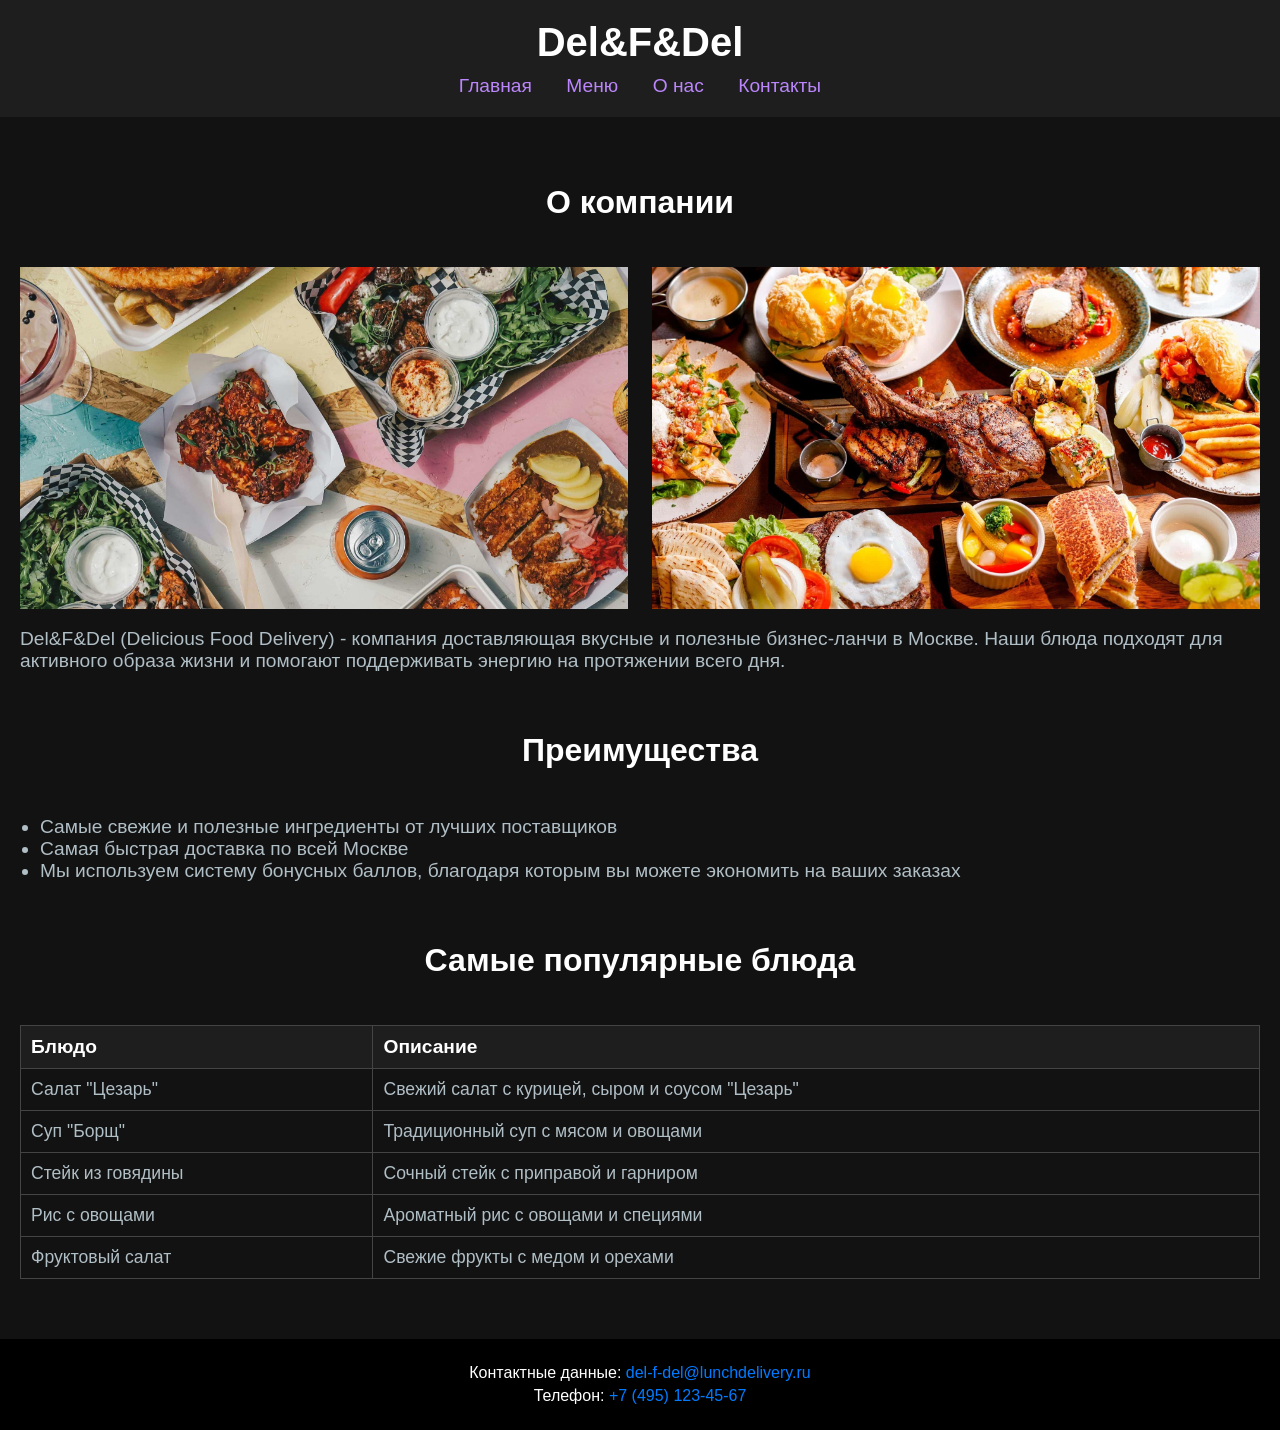
==== index.html @ 78028434 "Add files via upload" ====
<!DOCTYPE html>
<html lang="ru">
	<head>
		<meta charset="UTF-8" />
		<meta name="viewport" content="width=device-width, initial-scale=1.0" />
		<title>Del&F&Del</title>
		<link rel="stylesheet" href="styles.css" />
	</head>
	<body>
		<header>
			<h1>Del&F&Del</h1>
			<nav>
				<a href="#">Главная</a>
				<a href="#">Меню</a>
				<a href="#">О нас</a>
				<a href="#footer">Контакты</a>
			</nav>
		</header>
		<main>
			<section>
				<h2>О компании</h2>
				<div>
					<img src="images/lunch.jpg" alt="Бизнес-ланч" />
					<img src="images/lunch2.jpg" alt="Бизнес-ланч2" />
				</div>
				<p>
					Del&F&Del (Delicious Food Delivery) - компания доставляющая вкусные и
					полезные бизнес-ланчи в Москве. Наши блюда подходят для активного
					образа жизни и помогают поддерживать энергию на протяжении всего дня.
				</p>
			</section>
			<section>
				<h2>Преимущества</h2>
				<ul>
					<li>Самые свежие и полезные ингредиенты от лучших поставщиков</li>
					<li>Самая быстрая доставка по всей Москве</li>
					<li>
						Мы используем систему бонусных баллов, благодаря которым вы можете
						экономить на ваших заказах
					</li>
				</ul>
			</section>
			<section>
				<h2>Самые популярные блюда</h2>
				<table>
					<tr>
						<th>Блюдо</th>
						<th>Описание</th>
					</tr>
					<tr>
						<td>Салат "Цезарь"</td>
						<td>Свежий салат с курицей, сыром и соусом "Цезарь"</td>
					</tr>
					<tr>
						<td>Суп "Борщ"</td>
						<td>Традиционный суп с мясом и овощами</td>
					</tr>
					<tr>
						<td>Стейк из говядины</td>
						<td>Сочный стейк с приправой и гарниром</td>
					</tr>
					<tr>
						<td>Рис с овощами</td>
						<td>Ароматный рис с овощами и специями</td>
					</tr>
					<tr>
						<td>Фруктовый салат</td>
						<td>Свежие фрукты с медом и орехами</td>
					</tr>
				</table>
			</section>
		</main>
		<footer id="footer">
			<p>
				Контактные данные:
				<a href="mailto:del-f-del@lunchdelivery.ru"
					>del-f-del@lunchdelivery.ru</a
				>
			</p>
			<p>Телефон: <a href="tel:+74951234567">+7 (495) 123-45-67</a></p>
		</footer>
	</body>
</html>
---- styles.css ----
body {
	font-family: 'Roboto', sans-serif;
	margin: 0;
	padding: 0;
	box-sizing: border-box;
	background-color: #121212;
	color: #e0e0e0;
}

header {
	background-color: #1e1e1e;
	padding: 20px;
	text-align: center;
}

header h1 {
	margin: 0;
	font-size: 2.5em;
	color: #ffffff;
}

nav {
	margin-top: 10px;
}

nav a {
	margin: 0 15px;
	text-decoration: none;
	color: #bb86fc;
	font-size: 1.2em;
}

nav a:hover {
	color: #9543f9;
}

main {
	padding: 20px;
}

section {
	margin-bottom: 40px;
}

section h2 {
	font-size: 2em;
	color: #ffffff;
	text-align: center;
	padding: 20px;
}

section img {
	max-width: 49%;
	height: auto;
}

section div {
	display: flex;
	justify-content: space-between;
}

section p {
	font-size: 1.2em;
	color: #b0bec5;
}

section ul {
	list-style-type: disc;
	padding-left: 20px;
}

section ul li {
	font-size: 1.2em;
	color: #b0bec5;
}

table {
	width: 100%;
	border-collapse: collapse;
	margin-top: 20px;
}

table th,
table td {
	border: 1px solid #444;
	padding: 10px;
	text-align: left;
}

table th {
	background-color: #1e1e1e;
	font-size: 1.2em;
	color: #ffffff;
}

table td {
	font-size: 1.1em;
	color: #b0bec5;
}

footer {
	background-color: black;
	color: white;
	text-align: center;
	padding: 20px;
}

footer p {
	margin: 5px 0;
}

footer a {
	color: #007bff;
	text-decoration: none;
}

footer a:hover {
	color: #0056b3;
}
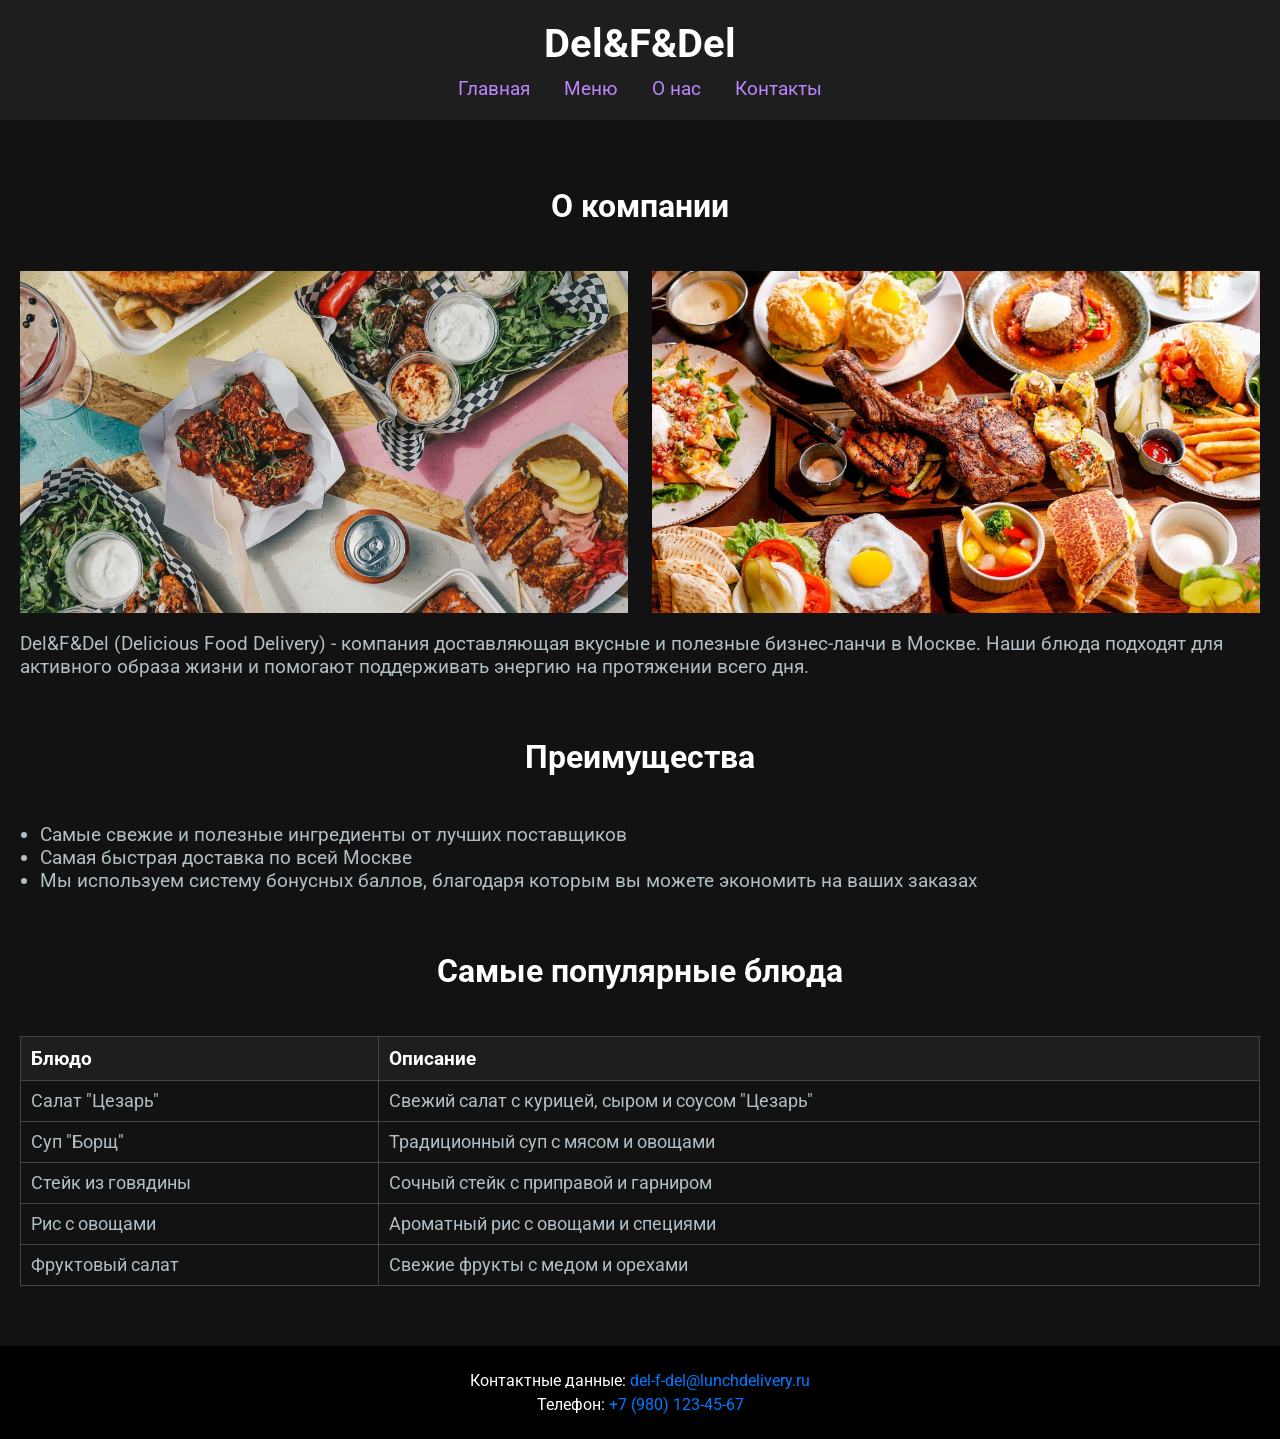
==== commit 5df9f252: "Update index.html" ====
--- a/index.html
+++ b/index.html
@@ -5,6 +5,10 @@
 		<meta name="viewport" content="width=device-width, initial-scale=1.0" />
 		<title>Del&F&Del</title>
 		<link rel="stylesheet" href="styles.css" />
+		<link
+			href="https://fonts.googleapis.com/css2?family=Roboto"
+			rel="stylesheet"
+		/>
 	</head>
 	<body>
 		<header>
@@ -77,7 +81,7 @@
 					>del-f-del@lunchdelivery.ru</a
 				>
 			</p>
-			<p>Телефон: <a href="tel:+74951234567">+7 (495) 123-45-67</a></p>
+			<p>Телефон: <a href="tel:+79801234567">+7 (980) 123-45-67</a></p>
 		</footer>
 	</body>
 </html>
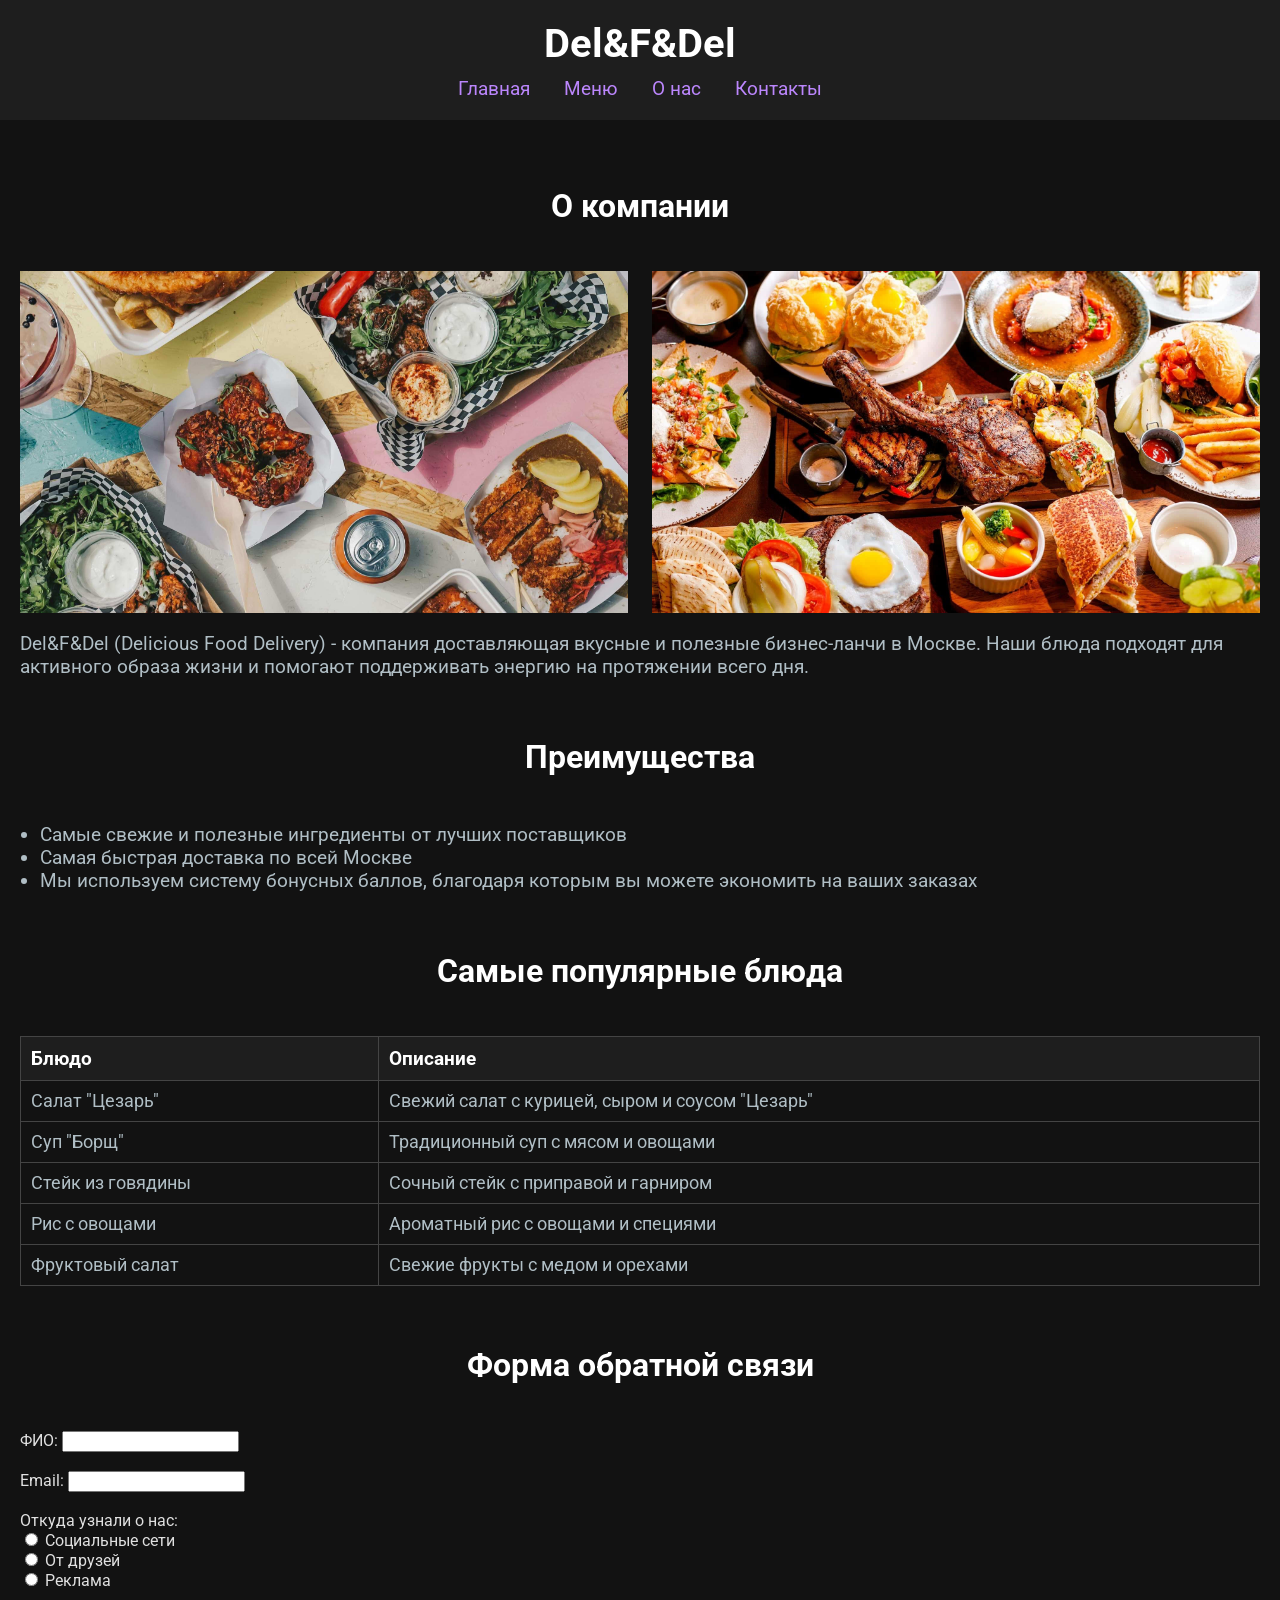
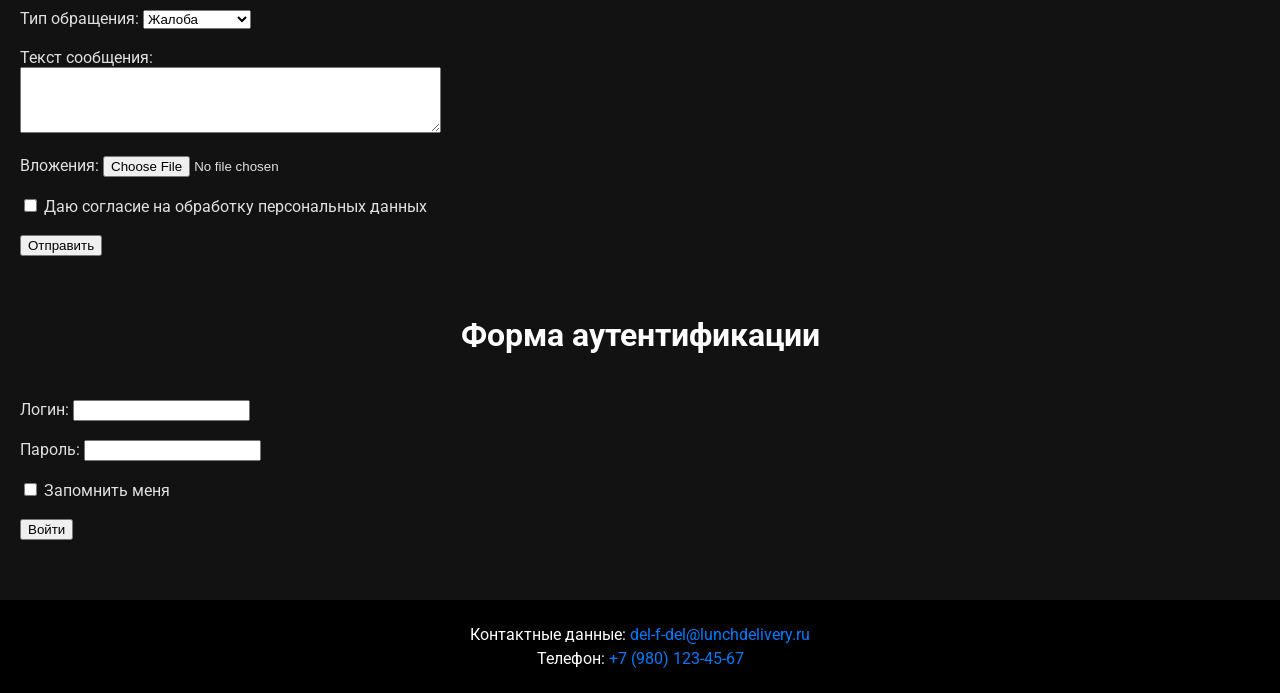
==== commit 38c49af2: "Update index.html" ====
--- a/index.html
+++ b/index.html
@@ -73,6 +73,80 @@
 					</tr>
 				</table>
 			</section>
+			<section>
+				<h2>Форма обратной связи</h2>
+				<form
+					action="https://httpbin.org/post"
+					method="post"
+					enctype="multipart/form-data"
+				>
+					<label for="name">ФИО:</label>
+					<input type="text" id="name" name="name" required /><br /><br />
+
+					<label for="email">Email:</label>
+					<input type="email" id="email" name="email" required /><br /><br />
+
+					<label>Откуда узнали о нас:</label><br />
+					<input
+						type="radio"
+						id="social"
+						name="source"
+						value="social"
+						required
+					/>
+					<label for="social">Социальные сети</label><br />
+					<input type="radio" id="friends" name="source" value="friends" />
+					<label for="friends">От друзей</label><br />
+					<input type="radio" id="ads" name="source" value="ads" />
+					<label for="ads">Реклама</label><br /><br />
+
+					<label for="type">Тип обращения:</label>
+					<select id="type" name="type" required>
+						<option value="complaint">Жалоба</option>
+						<option value="suggestion">Предложение</option></select
+					><br /><br />
+
+					<label for="message">Текст сообщения:</label><br />
+					<textarea
+						id="message"
+						name="message"
+						rows="4"
+						cols="50"
+						required
+					></textarea
+					><br /><br />
+
+					<label for="attachment">Вложения:</label>
+					<input type="file" id="attachment" name="attachment" /><br /><br />
+
+					<input type="checkbox" id="agree" name="agree" required />
+					<label for="agree"
+						>Даю согласие на обработку персональных данных</label
+					><br /><br />
+
+					<input type="submit" value="Отправить" />
+				</form>
+			</section>
+			<section>
+				<h2>Форма аутентификации</h2>
+				<form action="https://httpbin.org/post" method="post">
+					<label for="login">Логин:</label>
+					<input type="text" id="login" name="login" required /><br /><br />
+
+					<label for="password">Пароль:</label>
+					<input
+						type="password"
+						id="password"
+						name="password"
+						required
+					/><br /><br />
+
+					<input type="checkbox" id="remember" name="remember" />
+					<label for="remember">Запомнить меня</label><br /><br />
+
+					<input type="submit" value="Войти" />
+				</form>
+			</section>
 		</main>
 		<footer id="footer">
 			<p>
@@ -85,3 +159,4 @@
 		</footer>
 	</body>
 </html>
+
--- a/styles.css
+++ b/styles.css
@@ -1,5 +1,6 @@
 body {
 	font-family: 'Roboto', sans-serif;
+	font-size: 16px;
 	margin: 0;
 	padding: 0;
 	box-sizing: border-box;
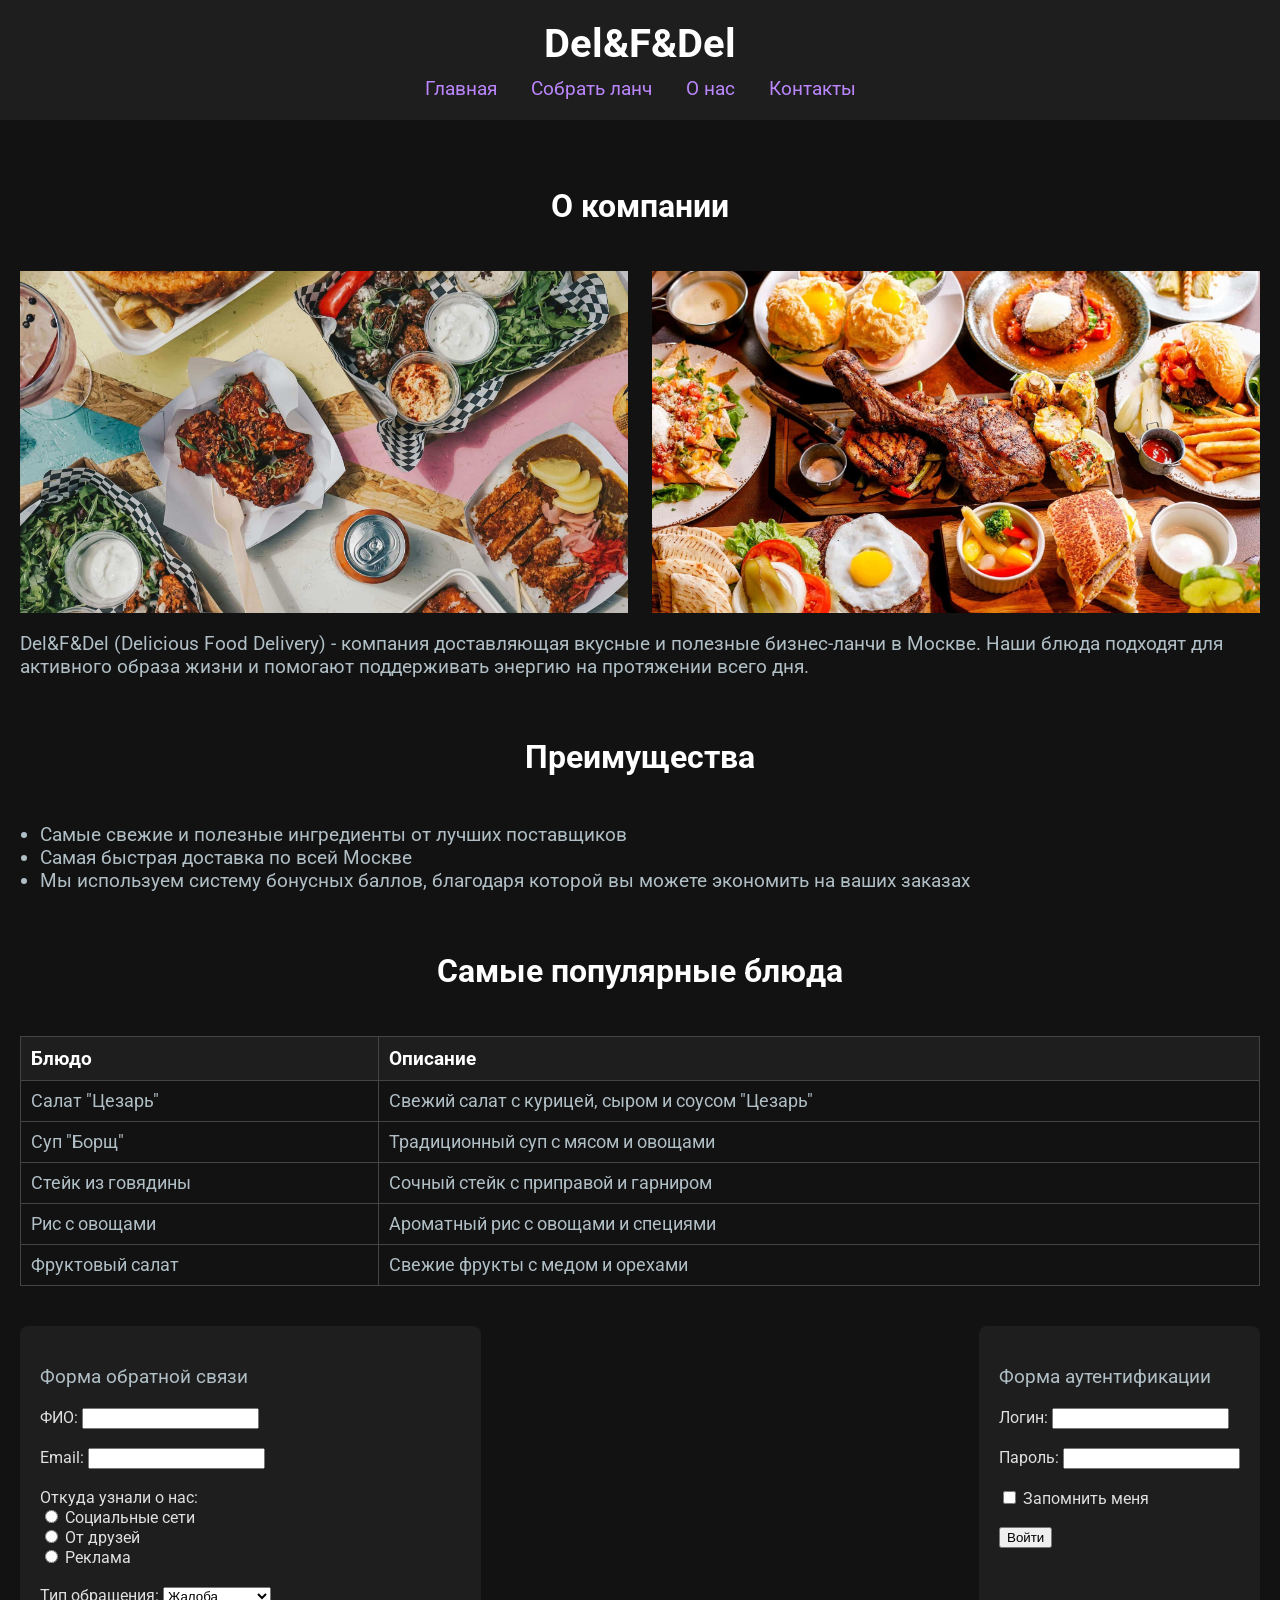
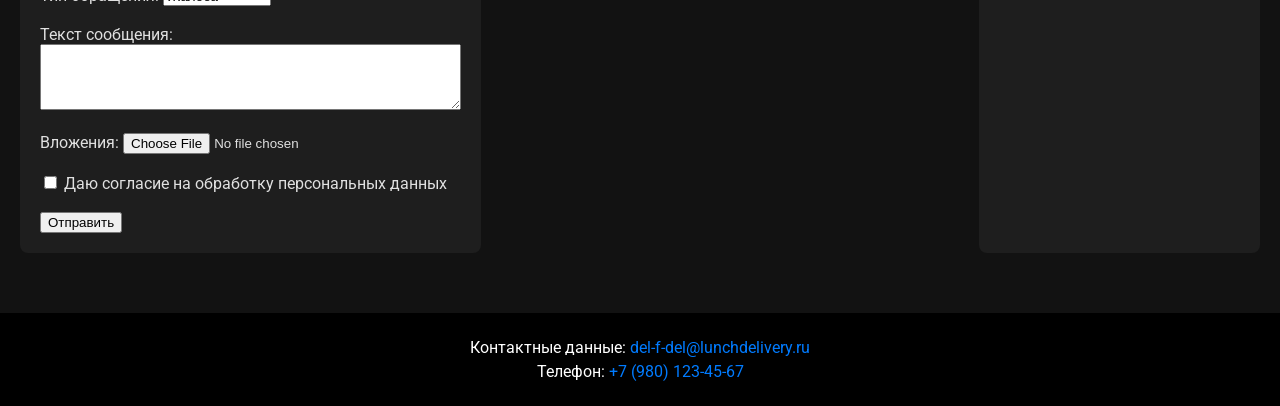
==== commit a7266012: "Update index.html" ====
--- a/index.html
+++ b/index.html
@@ -5,6 +5,7 @@
 		<meta name="viewport" content="width=device-width, initial-scale=1.0" />
 		<title>Del&F&Del</title>
 		<link rel="stylesheet" href="styles.css" />
+		<link rel="stylesheet" href="print.css" />
 		<link
 			href="https://fonts.googleapis.com/css2?family=Roboto"
 			rel="stylesheet"
@@ -14,8 +15,8 @@
 		<header>
 			<h1>Del&F&Del</h1>
 			<nav>
-				<a href="#">Главная</a>
-				<a href="#">Меню</a>
+				<a href="index.html">Главная</a>
+				<a href="menu.html">Собрать ланч</a>
 				<a href="#">О нас</a>
 				<a href="#footer">Контакты</a>
 			</nav>
@@ -39,7 +40,7 @@
 					<li>Самые свежие и полезные ингредиенты от лучших поставщиков</li>
 					<li>Самая быстрая доставка по всей Москве</li>
 					<li>
-						Мы используем систему бонусных баллов, благодаря которым вы можете
+						Мы используем систему бонусных баллов, благодаря которой вы можете
 						экономить на ваших заказах
 					</li>
 				</ul>
@@ -73,79 +74,97 @@
 					</tr>
 				</table>
 			</section>
-			<section>
-				<h2>Форма обратной связи</h2>
-				<form
-					action="https://httpbin.org/post"
-					method="post"
-					enctype="multipart/form-data"
-				>
-					<label for="name">ФИО:</label>
-					<input type="text" id="name" name="name" required /><br /><br />
+			<section class="forms-container">
+				<div class="forms-wrapper">
+					<div class="form-block">
+						<form
+							action="https://httpbin.org/post"
+							method="post"
+							enctype="multipart/form-data"
+							class="feedback-form"
+						>
+							<p>Форма обратной связи</p>
+							<label for="name">ФИО:</label>
+							<input type="text" id="name" name="name" required /><br /><br />
 
-					<label for="email">Email:</label>
-					<input type="email" id="email" name="email" required /><br /><br />
+							<label for="email">Email:</label>
+							<input
+								type="email"
+								id="email"
+								name="email"
+								required
+							/><br /><br />
 
-					<label>Откуда узнали о нас:</label><br />
-					<input
-						type="radio"
-						id="social"
-						name="source"
-						value="social"
-						required
-					/>
-					<label for="social">Социальные сети</label><br />
-					<input type="radio" id="friends" name="source" value="friends" />
-					<label for="friends">От друзей</label><br />
-					<input type="radio" id="ads" name="source" value="ads" />
-					<label for="ads">Реклама</label><br /><br />
+							<label>Откуда узнали о нас:</label><br />
+							<input
+								type="radio"
+								id="social"
+								name="source"
+								value="social"
+								required
+							/>
+							<label for="social">Социальные сети</label><br />
+							<input type="radio" id="friends" name="source" value="friends" />
+							<label for="friends">От друзей</label><br />
+							<input type="radio" id="ads" name="source" value="ads" />
+							<label for="ads">Реклама</label><br /><br />
 
-					<label for="type">Тип обращения:</label>
-					<select id="type" name="type" required>
-						<option value="complaint">Жалоба</option>
-						<option value="suggestion">Предложение</option></select
-					><br /><br />
+							<label for="type">Тип обращения:</label>
+							<select id="type" name="type" required>
+								<option value="complaint">Жалоба</option>
+								<option value="suggestion">Предложение</option></select
+							><br /><br />
 
-					<label for="message">Текст сообщения:</label><br />
-					<textarea
-						id="message"
-						name="message"
-						rows="4"
-						cols="50"
-						required
-					></textarea
-					><br /><br />
+							<label for="message">Текст сообщения:</label><br />
+							<textarea
+								id="message"
+								name="message"
+								rows="4"
+								cols="50"
+								required
+							></textarea
+							><br /><br />
 
-					<label for="attachment">Вложения:</label>
-					<input type="file" id="attachment" name="attachment" /><br /><br />
+							<label for="attachment">Вложения:</label>
+							<input
+								type="file"
+								id="attachment"
+								name="attachment"
+							/><br /><br />
 
-					<input type="checkbox" id="agree" name="agree" required />
-					<label for="agree"
-						>Даю согласие на обработку персональных данных</label
-					><br /><br />
+							<input type="checkbox" id="agree" name="agree" required />
+							<label for="agree"
+								>Даю согласие на обработку персональных данных</label
+							><br /><br />
 
-					<input type="submit" value="Отправить" />
-				</form>
-			</section>
-			<section>
-				<h2>Форма аутентификации</h2>
-				<form action="https://httpbin.org/post" method="post">
-					<label for="login">Логин:</label>
-					<input type="text" id="login" name="login" required /><br /><br />
+							<input type="submit" value="Отправить" />
+						</form>
+					</div>
+					<div class="form-block">
+						<form
+							action="https://httpbin.org/post"
+							method="post"
+							class="auth-form"
+						>
+							<p>Форма аутентификации</p>
+							<label for="login">Логин:</label>
+							<input type="text" id="login" name="login" required /><br /><br />
 
-					<label for="password">Пароль:</label>
-					<input
-						type="password"
-						id="password"
-						name="password"
-						required
-					/><br /><br />
+							<label for="password">Пароль:</label>
+							<input
+								type="password"
+								id="password"
+								name="password"
+								required
+							/><br /><br />
 
-					<input type="checkbox" id="remember" name="remember" />
-					<label for="remember">Запомнить меня</label><br /><br />
+							<input type="checkbox" id="remember" name="remember" />
+							<label for="remember">Запомнить меня</label><br /><br />
 
-					<input type="submit" value="Войти" />
-				</form>
+							<input type="submit" value="Войти" />
+						</form>
+					</div>
+				</div>
 			</section>
 		</main>
 		<footer id="footer">
@@ -159,4 +178,3 @@
 		</footer>
 	</body>
 </html>
-
--- a/styles.css
+++ b/styles.css
@@ -106,6 +106,13 @@
 	padding: 20px;
 }
 
+form {
+	max-width: 500px;
+	margin: 0 auto;
+	background-color: #1e1e1e;
+	padding: 20px;
+	border-radius: 8px;
+}
 footer p {
 	margin: 5px 0;
 }
@@ -118,3 +125,4 @@
 footer a:hover {
 	color: #0056b3;
 }
+
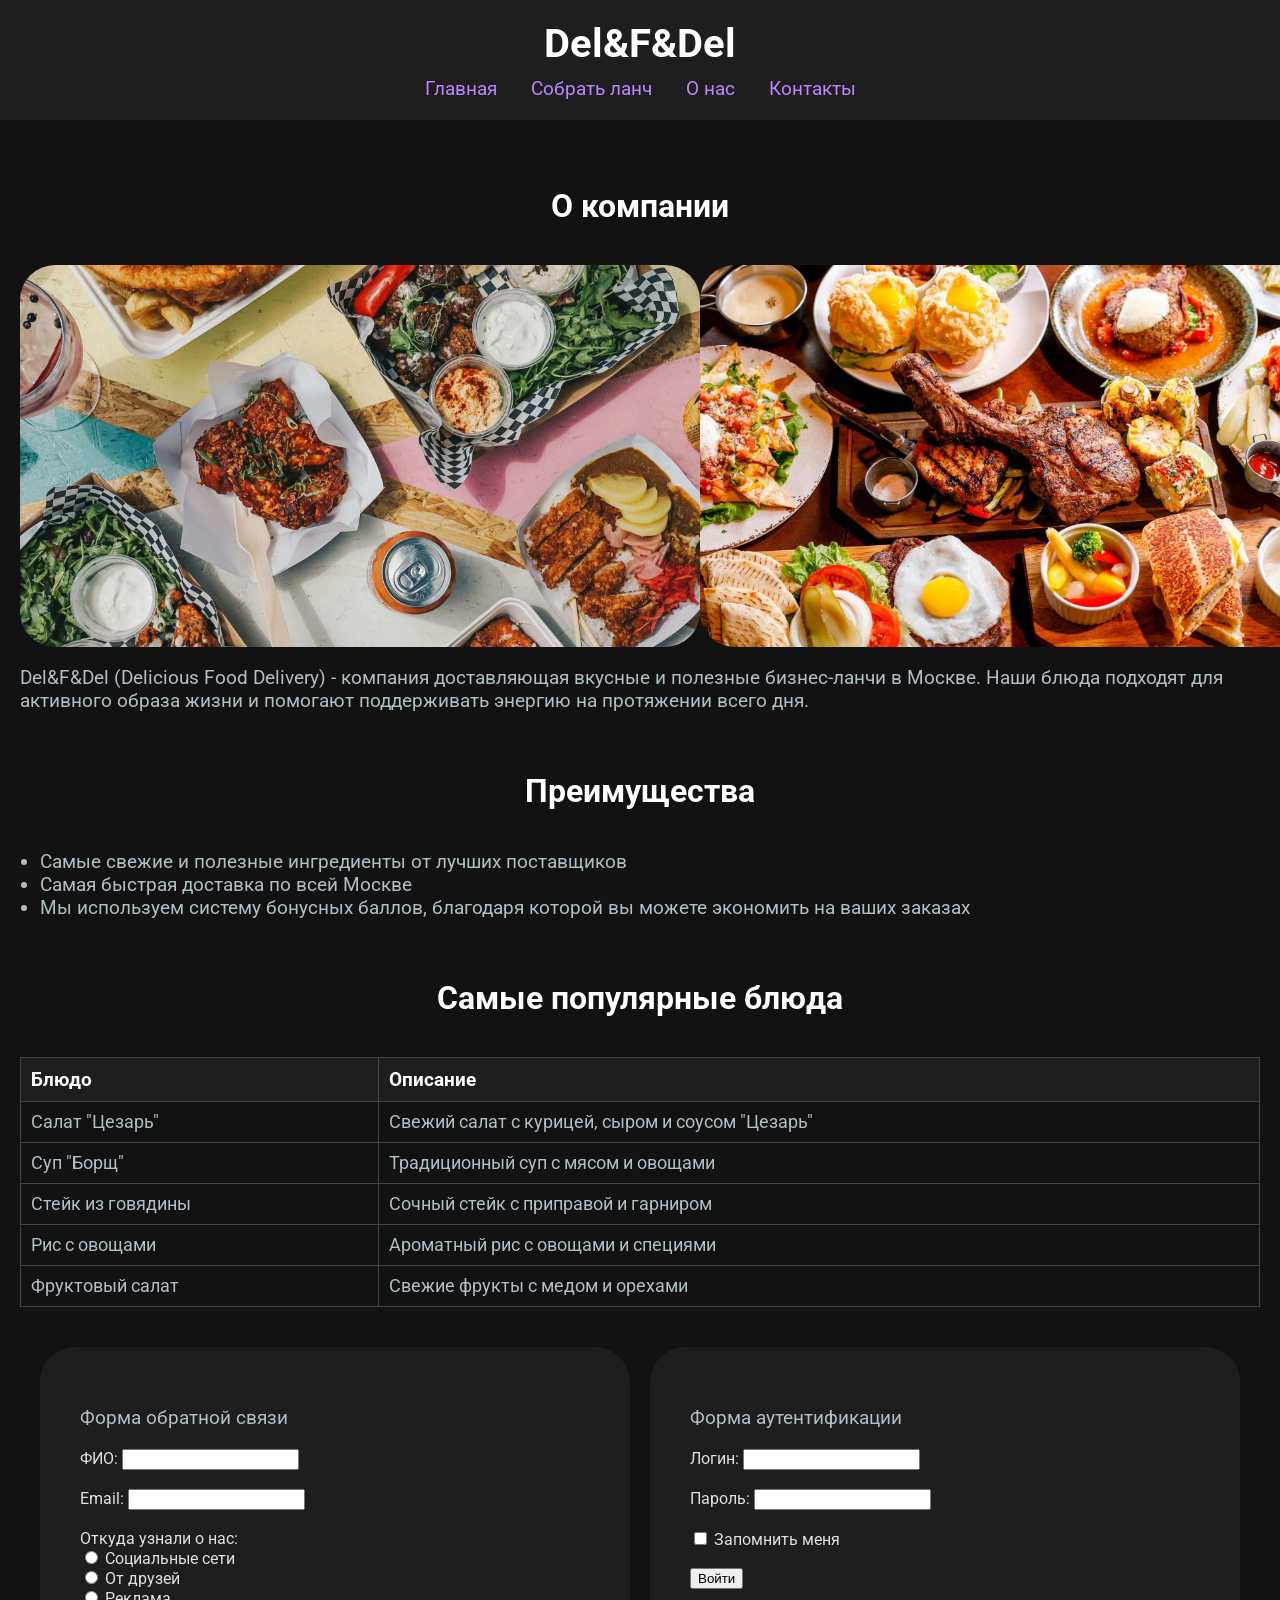
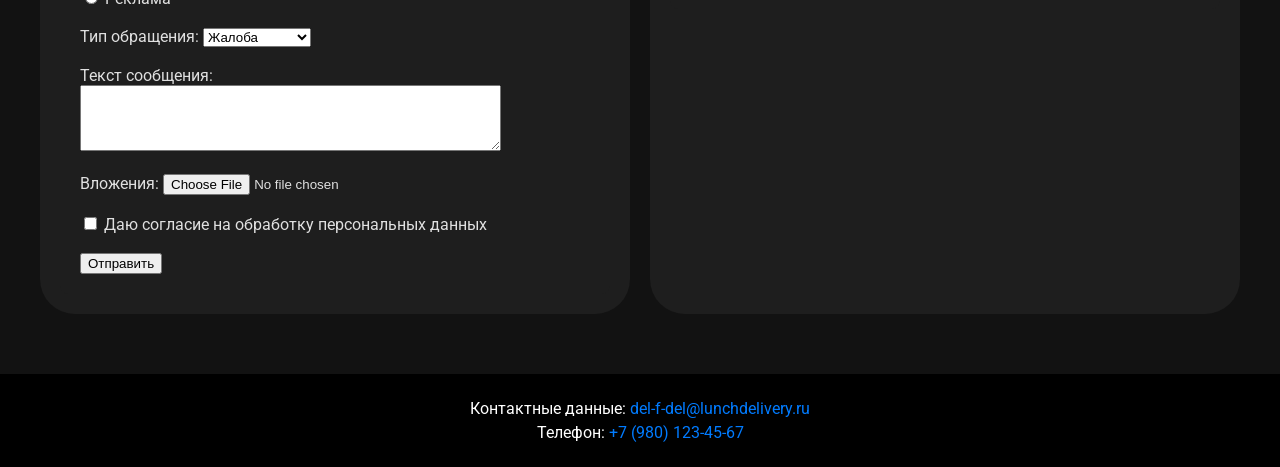
==== commit 1e0e120e: "Add id attribute to about section in index.html" ====
--- a/index.html
+++ b/index.html
@@ -45,7 +45,7 @@
 					</li>
 				</ul>
 			</section>
-			<section>
+			<section id="about">
 				<h2>Самые популярные блюда</h2>
 				<table>
 					<tr>
--- a/styles.css
+++ b/styles.css
@@ -48,11 +48,13 @@
 	color: #ffffff;
 	text-align: center;
 	padding: 20px;
+	margin-bottom: 20px;
 }
 
 section img {
-	max-width: 49%;
+	max-width: 680px;
 	height: auto;
+	border-radius: 35px;
 }
 
 section div {
@@ -106,13 +108,39 @@
 	padding: 20px;
 }
 
+.forms-wrapper {
+	display: grid;
+	grid-template-columns: 1fr 1fr;
+	gap: 20px;
+	width: calc(100% - 40px);
+	margin: 0 auto;
+}
+
+.form-block {
+	background-color: #1e1e1e;
+	padding: 20px;
+	border-radius: 35px;
+	box-sizing: border-box;
+	display: flex;
+	flex-direction: column;
+	width: 100%;
+	height: 100%;
+}
+
+.form-block h3 {
+	color: #ffffff;
+	text-align: center;
+	margin-top: 0;
+}
+
 form {
-	max-width: 500px;
-	margin: 0 auto;
 	background-color: #1e1e1e;
 	padding: 20px;
 	border-radius: 8px;
-}
+	width: 100%;
+	box-sizing: border-box;
+}
+
 footer p {
 	margin: 5px 0;
 }
@@ -126,3 +154,239 @@
 	color: #0056b3;
 }
 
+/* Стили для страницы "Собрать ланч" */
+.dishes-container {
+	display: flex;
+	flex-wrap: wrap;
+	gap: 20px;
+	justify-content: space-around;
+	margin-top: 20px;
+	width: 100%;
+}
+
+.dish-item {
+	background-color: #1e1e1e;
+	border: 2px solid transparent;
+	border-radius: 35px;
+	padding: 15px;
+	width: calc(33.3% - 20px);
+	box-sizing: border-box;
+	text-align: center;
+	display: flex;
+	flex-direction: column;
+	align-items: center;
+	transition: all 0.3s ease;
+	margin-bottom: 20px;
+}
+
+.dish-item:hover {
+	transform: translateY(-5px);
+	box-shadow: 0 10px 20px rgba(0, 0, 0, 0.2);
+}
+
+.dish-item img {
+	max-width: 100%;
+	height: auto;
+	border-radius: 10px;
+	max-height: 250px;
+	margin-bottom: 10px;
+	transition: transform 0.3s ease;
+}
+
+.price {
+	font-size: 1.2em;
+	color: #bb86fc;
+	font-weight: bold;
+	margin: 5px 0;
+}
+
+.dish-name {
+	font-size: 1.1em;
+	color: #ffffff;
+	margin: 5px 0;
+}
+
+.weight {
+	font-size: 1em;
+	color: #b0bec5;
+	margin: 5px 0;
+}
+
+.dish-item button {
+	background-color: #bb86fc;
+	color: #ffffff;
+	border: none;
+	padding: 10px 15px;
+	border-radius: 10px;
+	cursor: pointer;
+	font-size: 1em;
+	margin-top: 10px;
+	width: 100%;
+	transition: all 0.3s ease;
+}
+
+.dish-item:hover button {
+	background-color: #9543f9;
+	transform: scale(1.05);
+}
+
+/* Стили для колонки с выбранными блюдами */
+.selected-items-column {
+	background-color: #1e1e1e;
+	padding: 20px;
+	border-radius: 35px;
+	box-sizing: border-box;
+	display: flex;
+	flex-direction: column;
+	width: 100%;
+	height: 100%;
+}
+
+.selected-items-column h3 {
+	color: #ffffff;
+	margin-top: 0;
+	text-align: center;
+	margin-bottom: 15px;
+	transition: color 0.3s ease;
+}
+
+.selected-items-column p {
+	color: #b0bec5;
+	margin: 5px 0;
+	transition: color 0.3s ease;
+}
+
+.selected-items-column div {
+	margin-bottom: 5px;
+	width: 100%;
+	transition: all 0.3s ease;
+}
+
+.selected-items-column strong {
+	color: #ffffff;
+	transition: color 0.3s ease;
+}
+
+.selected-items-column span {
+	color: #bb86fc;
+	transition: color 0.3s ease;
+}
+
+.selected-items-column .total-cost {
+	margin-top: 15px;
+	padding: 15px;
+	background-color: #2d2d2d;
+	border-radius: 10px;
+	font-weight: bold;
+	font-size: 1.2em;
+	color: #ffffff;
+	text-align: center;
+	width: 100%;
+	box-sizing: border-box;
+	transition: all 0.3s ease;
+}
+
+/* Адаптивность */
+@media screen and (max-width: 768px) {
+	.forms-wrapper {
+		grid-template-columns: 1fr;
+	}
+
+	.dishes-container {
+		width: 100%;
+	}
+
+	.dish-item {
+		width: 100%;
+		max-width: 300px;
+		margin-bottom: 20px;
+	}
+
+	header h1 {
+		font-size: 2em;
+		transition: font-size 0.3s ease;
+	}
+
+	nav a {
+		margin: 0 10px;
+		font-size: 1em;
+		transition: all 0.3s ease;
+	}
+
+	section h2 {
+		font-size: 1.5em;
+		transition: font-size 0.3s ease;
+	}
+
+	section img {
+		max-width: 100%;
+		transition: max-width 0.3s ease;
+	}
+
+	section div {
+		flex-direction: column;
+		align-items: center;
+		transition: all 0.3s ease;
+	}
+
+	.dish-item {
+		width: 100%;
+		max-width: 300px;
+		transition: all 0.3s ease;
+	}
+
+	.forms-wrapper {
+		flex-direction: column;
+		transition: flex-direction 0.3s ease;
+	}
+
+	.form-block {
+		width: 100%;
+		transition: width 0.3s ease;
+	}
+
+	.order-form select,
+	.customer-form input,
+	.customer-form textarea {
+		width: 100%;
+		box-sizing: border-box;
+		transition: all 0.3s ease;
+	}
+}
+
+@media screen and (max-width: 480px) {
+	header h1 {
+		font-size: 1.5em;
+		transition: font-size 0.3s ease;
+	}
+
+	nav {
+		flex-direction: column;
+		align-items: center;
+		transition: all 0.3s ease;
+	}
+
+	nav a {
+		margin: 5px 0;
+		transition: margin 0.3s ease;
+	}
+
+	section h2 {
+		font-size: 1.3em;
+		transition: font-size 0.3s ease;
+	}
+
+	.dish-item {
+		width: 100%;
+		transition: width 0.3s ease;
+	}
+
+	.order-form select,
+	.customer-form input,
+	.customer-form textarea {
+		width: 100%;
+		box-sizing: border-box;
+		transition: all 0.3s ease;
+	}
+}
+
--- a/print.css
+++ b/print.css
@@ -0,0 +1,59 @@
+/* Стили для печати */
+@media print {
+	/* Скрыть ненужные элементы при печати */
+	header nav,
+	.forms-container,
+	footer {
+		display: none;
+	}
+
+	/* Сделать основной контент читаемым */
+	body {
+		font-size: 12pt;
+		color: #000;
+		background-color: #fff;
+	}
+
+	/* Стили для заголовков */
+	h1,
+	h2,
+	h3 {
+		color: #000;
+	}
+
+	/* Стили для таблиц */
+	table {
+		border-collapse: collapse;
+		width: 100%;
+	}
+
+	table,
+	th,
+	td {
+		border: 1pt solid #000;
+	}
+
+	/* Скрыть изображения при печати */
+	img {
+		display: none;
+	}
+
+	/* Сделать формы читаемыми */
+	form {
+		background-color: #fff;
+		border: 1pt solid #000;
+	}
+
+	/* Скрыть кнопки */
+	button {
+		display: none;
+	}
+
+	/* Сброс стилей для печати */
+	* {
+		background: transparent !important;
+		color: black !important;
+		box-shadow: none !important;
+		text-shadow: none !important;
+	}
+}
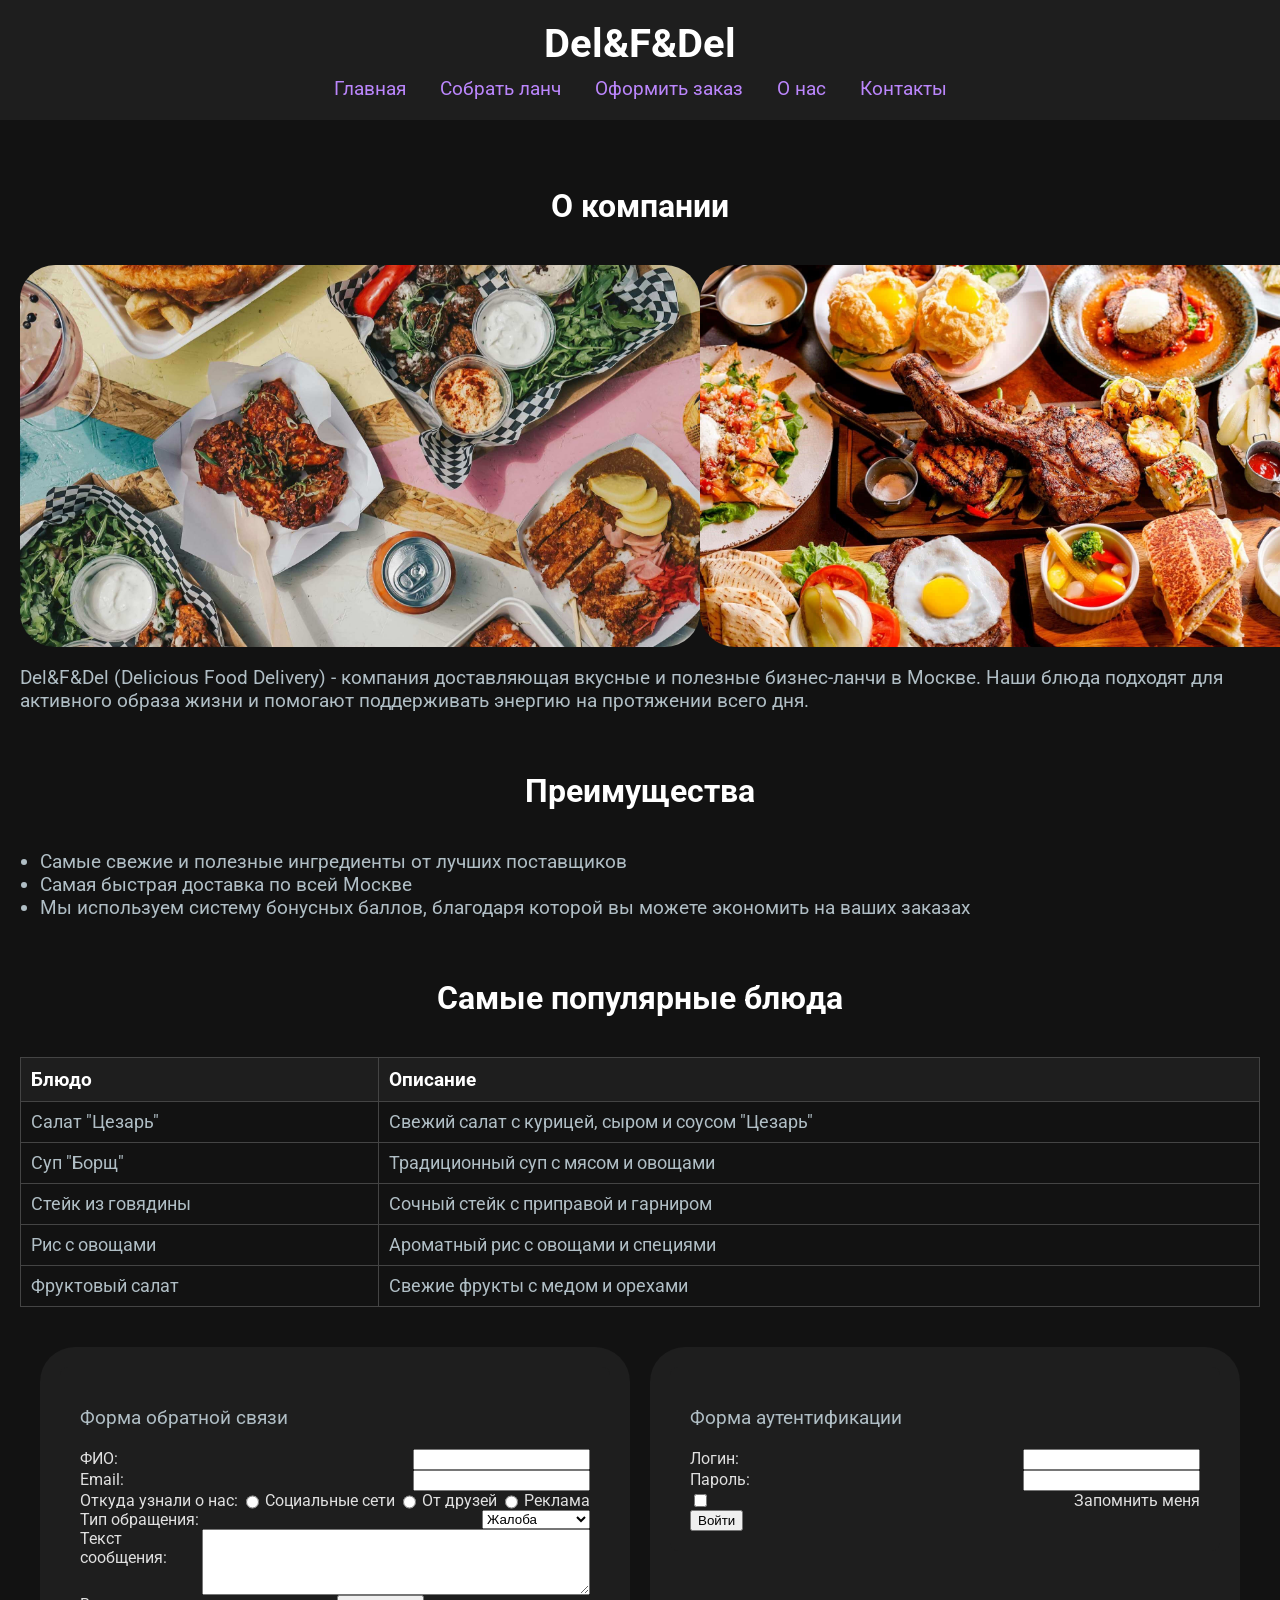
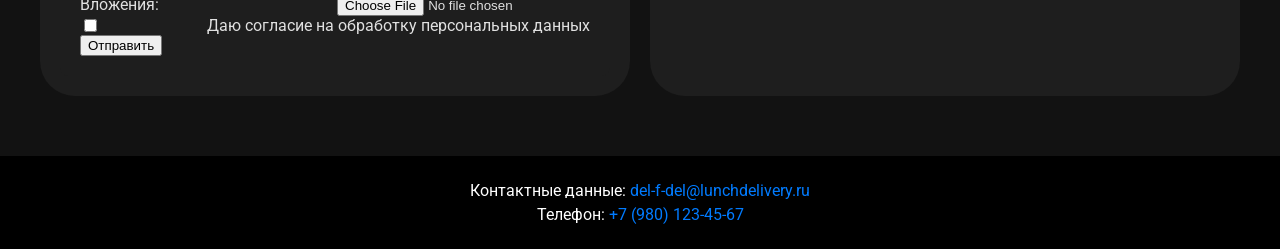
==== commit 018dbb40: "Update index.html" ====
--- a/index.html
+++ b/index.html
@@ -17,7 +17,8 @@
 			<nav>
 				<a href="index.html">Главная</a>
 				<a href="menu.html">Собрать ланч</a>
-				<a href="#">О нас</a>
+				<a href="order.html">Оформить заказ</a>
+				<a href="#about">О нас</a>
 				<a href="#footer">Контакты</a>
 			</nav>
 		</header>
@@ -76,7 +77,7 @@
 			</section>
 			<section class="forms-container">
 				<div class="forms-wrapper">
-					<div class="form-block">
+					<div class="card form-block">
 						<form
 							action="https://httpbin.org/post"
 							method="post"
@@ -84,82 +85,90 @@
 							class="feedback-form"
 						>
 							<p>Форма обратной связи</p>
-							<label for="name">ФИО:</label>
-							<input type="text" id="name" name="name" required /><br /><br />
+							<div>
+								<label for="name">ФИО:</label>
+								<input type="text" id="name" name="name" required />
+							</div>
 
-							<label for="email">Email:</label>
-							<input
-								type="email"
-								id="email"
-								name="email"
-								required
-							/><br /><br />
+							<div>
+								<label for="email">Email:</label>
+								<input type="email" id="email" name="email" required />
+							</div>
 
-							<label>Откуда узнали о нас:</label><br />
-							<input
-								type="radio"
-								id="social"
-								name="source"
-								value="social"
-								required
-							/>
-							<label for="social">Социальные сети</label><br />
-							<input type="radio" id="friends" name="source" value="friends" />
-							<label for="friends">От друзей</label><br />
-							<input type="radio" id="ads" name="source" value="ads" />
-							<label for="ads">Реклама</label><br /><br />
+							<div>
+								<label>Откуда узнали о нас:</label>
+								<input
+									type="radio"
+									id="social"
+									name="source"
+									value="social"
+									required
+								/>
+								<label for="social">Социальные сети</label>
+								<input
+									type="radio"
+									id="friends"
+									name="source"
+									value="friends"
+								/>
+								<label for="friends">От друзей</label>
+								<input type="radio" id="ads" name="source" value="ads" />
+								<label for="ads">Реклама</label>
+							</div>
 
-							<label for="type">Тип обращения:</label>
-							<select id="type" name="type" required>
-								<option value="complaint">Жалоба</option>
-								<option value="suggestion">Предложение</option></select
-							><br /><br />
+							<div>
+								<label for="type">Тип обращения:</label>
+								<select id="type" name="type" required>
+									<option value="complaint">Жалоба</option>
+									<option value="suggestion">Предложение</option>
+								</select>
+							</div>
 
-							<label for="message">Текст сообщения:</label><br />
-							<textarea
-								id="message"
-								name="message"
-								rows="4"
-								cols="50"
-								required
-							></textarea
-							><br /><br />
+							<div>
+								<label for="message">Текст сообщения:</label>
+								<textarea
+									id="message"
+									name="message"
+									rows="4"
+									cols="50"
+									required
+								></textarea>
+							</div>
 
-							<label for="attachment">Вложения:</label>
-							<input
-								type="file"
-								id="attachment"
-								name="attachment"
-							/><br /><br />
+							<div>
+								<label for="attachment">Вложения:</label>
+								<input type="file" id="attachment" name="attachment" />
+							</div>
 
-							<input type="checkbox" id="agree" name="agree" required />
-							<label for="agree"
-								>Даю согласие на обработку персональных данных</label
-							><br /><br />
+							<div>
+								<input type="checkbox" id="agree" name="agree" required />
+								<label for="agree"
+									>Даю согласие на обработку персональных данных</label
+								>
+							</div>
 
 							<input type="submit" value="Отправить" />
 						</form>
 					</div>
-					<div class="form-block">
+					<div class="card form-block">
 						<form
 							action="https://httpbin.org/post"
 							method="post"
 							class="auth-form"
 						>
 							<p>Форма аутентификации</p>
-							<label for="login">Логин:</label>
-							<input type="text" id="login" name="login" required /><br /><br />
-
-							<label for="password">Пароль:</label>
-							<input
-								type="password"
-								id="password"
-								name="password"
-								required
-							/><br /><br />
-
-							<input type="checkbox" id="remember" name="remember" />
-							<label for="remember">Запомнить меня</label><br /><br />
+							<div>
+								<label for="login">Логин:</label>
+								<input type="text" id="login" name="login" required />
+							</div>
+							<div>
+								<label for="password">Пароль:</label>
+								<input type="password" id="password" name="password" required />
+							</div>
+							<div>
+								<input type="checkbox" id="remember" name="remember" />
+								<label for="remember">Запомнить меня</label>
+							</div>
 
 							<input type="submit" value="Войти" />
 						</form>
--- a/styles.css
+++ b/styles.css
@@ -1,3 +1,4 @@
+/* Общие стили */
 body {
 	font-family: 'Roboto', sans-serif;
 	font-size: 16px;
@@ -8,6 +9,7 @@
 	color: #e0e0e0;
 }
 
+/* Шапка сайта */
 header {
 	background-color: #1e1e1e;
 	padding: 20px;
@@ -35,6 +37,7 @@
 	color: #9543f9;
 }
 
+/* Основной контент */
 main {
 	padding: 20px;
 }
@@ -77,6 +80,7 @@
 	color: #b0bec5;
 }
 
+/* Таблицы */
 table {
 	width: 100%;
 	border-collapse: collapse;
@@ -101,6 +105,7 @@
 	color: #b0bec5;
 }
 
+/* Подвал */
 footer {
 	background-color: black;
 	color: white;
@@ -108,6 +113,20 @@
 	padding: 20px;
 }
 
+footer p {
+	margin: 5px 0;
+}
+
+footer a {
+	color: #007bff;
+	text-decoration: none;
+}
+
+footer a:hover {
+	color: #0056b3;
+}
+
+/* Формы */
 .forms-wrapper {
 	display: grid;
 	grid-template-columns: 1fr 1fr;
@@ -141,19 +160,94 @@
 	box-sizing: border-box;
 }
 
-footer p {
-	margin: 5px 0;
-}
-
-footer a {
-	color: #007bff;
-	text-decoration: none;
-}
-
-footer a:hover {
-	color: #0056b3;
-}
-
+/* Стили для комбо-инфо */
+#combo-info {
+	background-color: #1e1e1e;
+	padding: 20px;
+	border-radius: 15px;
+	margin-bottom: 30px;
+	text-align: center;
+}
+
+#combo-info h3 {
+	margin-top: 0;
+	color: #ffffff;
+}
+
+#combo-info p {
+	color: #b0bec5;
+	margin: 5px 0;
+}
+
+/* Стили для комбо-инфо */
+#combo-info {
+	background-color: #1e1e1e;
+	padding: 20px;
+	border-radius: 15px;
+	margin-bottom: 20px;
+}
+
+#combo-info h3 {
+	margin: 0;
+	color: #ffffff;
+}
+
+#combo-icons {
+	display: flex;
+	flex-wrap: wrap;
+	justify-content: space-between;
+	column-gap: 60px;
+	row-gap: 15px;
+}
+
+.combo-content {
+	display: flex;
+	align-items: center;
+	justify-content: center;
+	gap: 20px;
+}
+
+.combo-option {
+	display: flex;
+	align-items: center;
+}
+
+.combo-icon {
+	width: 32px;
+	height: 32px;
+}
+
+.combo-separator {
+	margin: 0 5px;
+	color: #b0bec5;
+}
+
+/* Стили для кнопок категорий */
+#category-buttons {
+	display: flex;
+	justify-content: space-between;
+	margin-bottom: 20px;
+	gap: 20px;
+}
+
+.category-button {
+	background-color: #bb86fc;
+	color: #ffffff;
+	border: none;
+	padding: 10px 20px;
+	border-radius: 10px;
+	cursor: pointer;
+	font-size: 1.1em;
+	margin: 0;
+	flex-grow: 1;
+	transition: all 0.3s ease;
+}
+
+.category-button:hover,
+.category-button.active {
+	background-color: #9543f9;
+	transform: scale(1.05);
+}
 /* Стили для страницы "Собрать ланч" */
 .dishes-container {
 	display: flex;
@@ -169,7 +263,7 @@
 	border: 2px solid transparent;
 	border-radius: 35px;
 	padding: 15px;
-	width: calc(33.3% - 20px);
+	width: calc(33.333% - 20px);
 	box-sizing: border-box;
 	text-align: center;
 	display: flex;
@@ -212,6 +306,14 @@
 	margin: 5px 0;
 }
 
+.remove-button {
+	background-color: #f44336 !important;
+}
+
+.remove-button:hover {
+	background-color: #d32f2f !important;
+}
+
 .dish-item button {
 	background-color: #bb86fc;
 	color: #ffffff;
@@ -256,6 +358,18 @@
 	transition: color 0.3s ease;
 }
 
+.remove-from-order-btn {
+	background: none;
+	border: none;
+	color: #f44336;
+	cursor: pointer;
+	font-size: 1.2em;
+	margin-left: 10px;
+}
+
+.remove-from-order-btn:hover {
+	color: #d32f2f;
+}
 .selected-items-column div {
 	margin-bottom: 5px;
 	width: 100%;
@@ -286,6 +400,12 @@
 	transition: all 0.3s ease;
 }
 
+.form-error {
+	color: #f44336;
+	margin-bottom: 15px;
+	font-weight: bold;
+}
+
 /* Адаптивность */
 @media screen and (max-width: 768px) {
 	.forms-wrapper {
@@ -304,45 +424,37 @@
 
 	header h1 {
 		font-size: 2em;
-		transition: font-size 0.3s ease;
 	}
 
 	nav a {
 		margin: 0 10px;
 		font-size: 1em;
-		transition: all 0.3s ease;
 	}
 
 	section h2 {
 		font-size: 1.5em;
-		transition: font-size 0.3s ease;
 	}
 
 	section img {
 		max-width: 100%;
-		transition: max-width 0.3s ease;
 	}
 
 	section div {
 		flex-direction: column;
 		align-items: center;
-		transition: all 0.3s ease;
 	}
 
 	.dish-item {
 		width: 100%;
 		max-width: 300px;
-		transition: all 0.3s ease;
 	}
 
 	.forms-wrapper {
 		flex-direction: column;
-		transition: flex-direction 0.3s ease;
 	}
 
 	.form-block {
 		width: 100%;
-		transition: width 0.3s ease;
 	}
 
 	.order-form select,
@@ -350,35 +462,29 @@
 	.customer-form textarea {
 		width: 100%;
 		box-sizing: border-box;
-		transition: all 0.3s ease;
 	}
 }
 
 @media screen and (max-width: 480px) {
 	header h1 {
 		font-size: 1.5em;
-		transition: font-size 0.3s ease;
 	}
 
 	nav {
 		flex-direction: column;
 		align-items: center;
-		transition: all 0.3s ease;
 	}
 
 	nav a {
 		margin: 5px 0;
-		transition: margin 0.3s ease;
 	}
 
 	section h2 {
 		font-size: 1.3em;
-		transition: font-size 0.3s ease;
 	}
 
 	.dish-item {
 		width: 100%;
-		transition: width 0.3s ease;
 	}
 
 	.order-form select,
@@ -386,7 +492,5 @@
 	.customer-form textarea {
 		width: 100%;
 		box-sizing: border-box;
-		transition: all 0.3s ease;
-	}
-}
-
+	}
+}
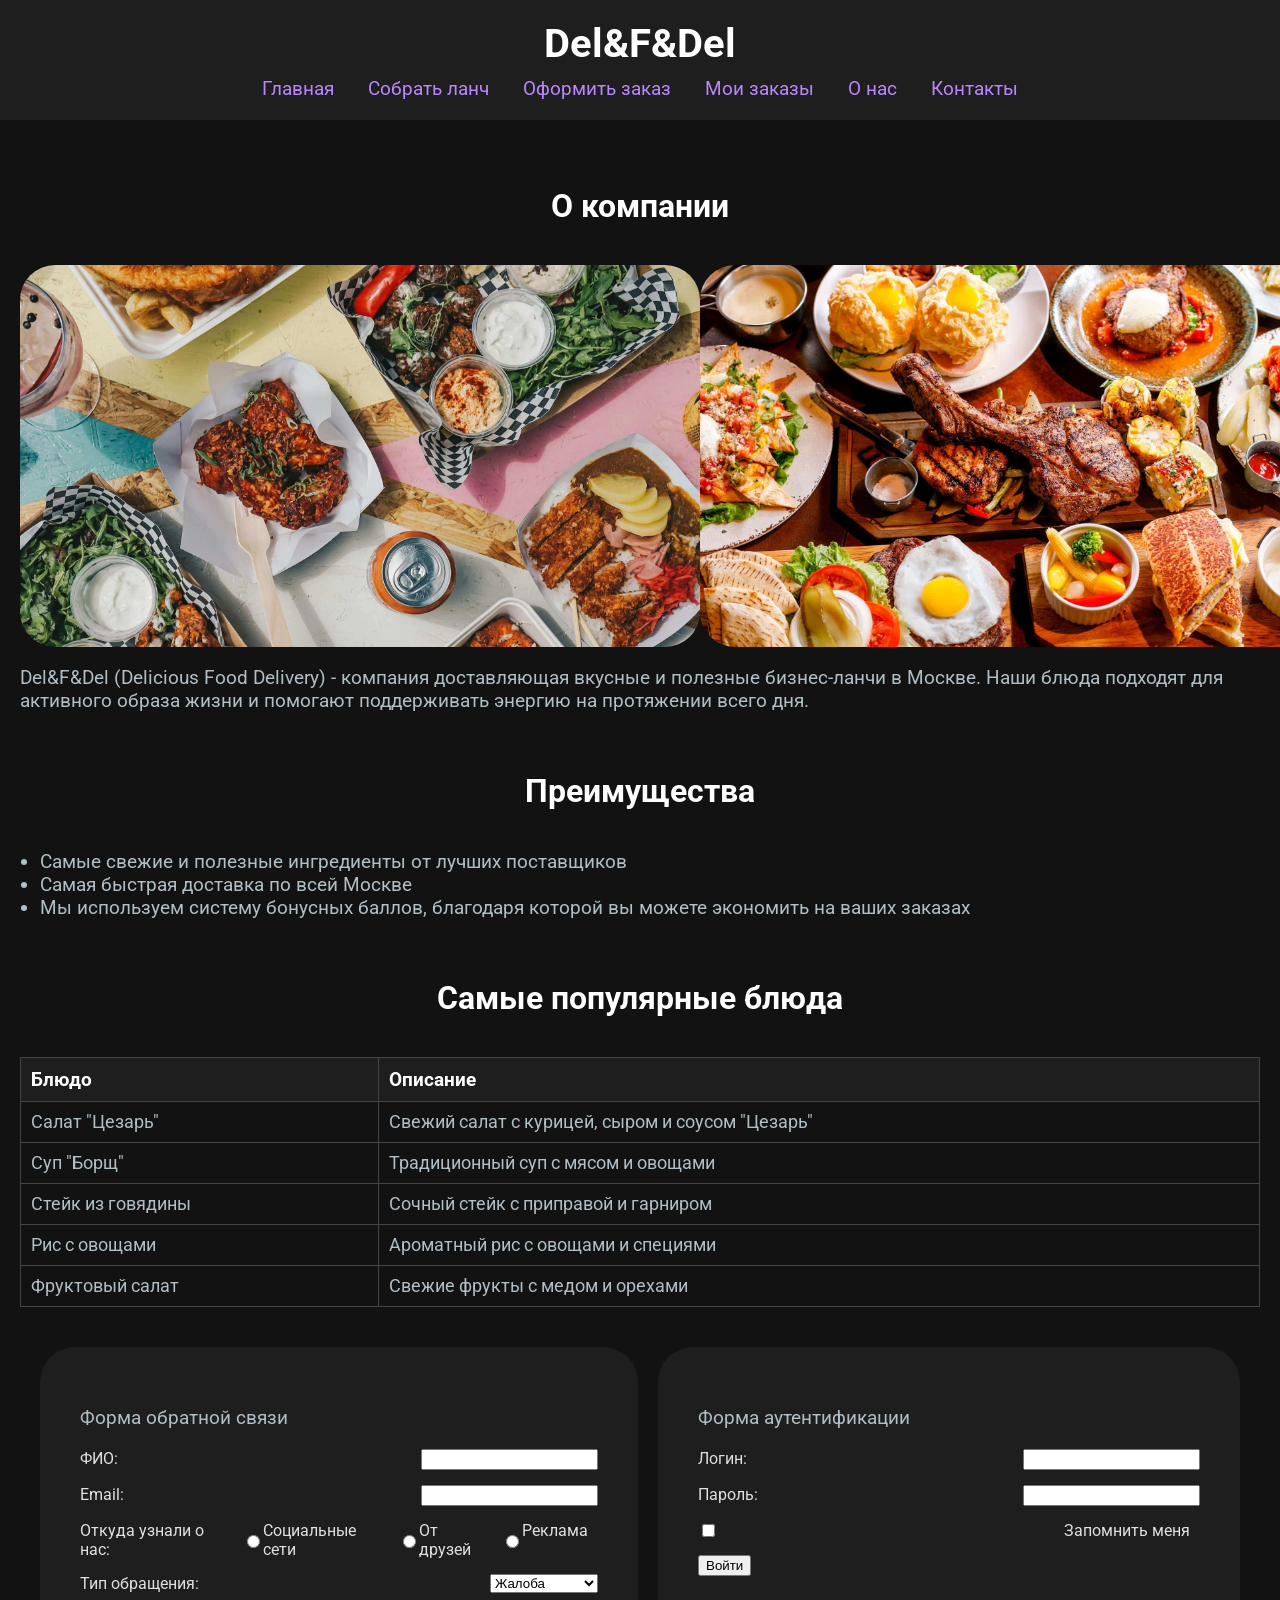
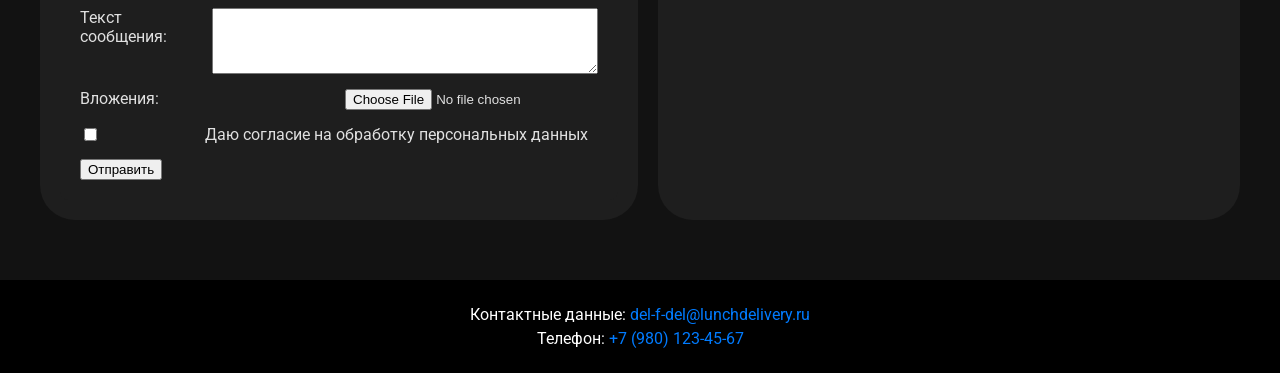
==== commit 7e6a853f: "Update index.html" ====
--- a/index.html
+++ b/index.html
@@ -18,6 +18,7 @@
 				<a href="index.html">Главная</a>
 				<a href="menu.html">Собрать ланч</a>
 				<a href="order.html">Оформить заказ</a>
+				<a href="orders.html">Мои заказы</a>
 				<a href="#about">О нас</a>
 				<a href="#footer">Контакты</a>
 			</nav>
--- a/styles.css
+++ b/styles.css
@@ -135,15 +135,16 @@
 	margin: 0 auto;
 }
 
-.form-block {
+/* --- Общие компоненты-карточки --- */
+.card {
 	background-color: #1e1e1e;
 	padding: 20px;
 	border-radius: 35px;
 	box-sizing: border-box;
+	width: 100%;
+	height: 100%;
 	display: flex;
 	flex-direction: column;
-	width: 100%;
-	height: 100%;
 }
 
 .form-block h3 {
@@ -165,7 +166,7 @@
 	background-color: #1e1e1e;
 	padding: 20px;
 	border-radius: 15px;
-	margin-bottom: 30px;
+	margin-bottom: 20px;
 	text-align: center;
 }
 
@@ -177,19 +178,6 @@
 #combo-info p {
 	color: #b0bec5;
 	margin: 5px 0;
-}
-
-/* Стили для комбо-инфо */
-#combo-info {
-	background-color: #1e1e1e;
-	padding: 20px;
-	border-radius: 15px;
-	margin-bottom: 20px;
-}
-
-#combo-info h3 {
-	margin: 0;
-	color: #ffffff;
 }
 
 #combo-icons {
@@ -332,18 +320,6 @@
 	transform: scale(1.05);
 }
 
-/* Стили для колонки с выбранными блюдами */
-.selected-items-column {
-	background-color: #1e1e1e;
-	padding: 20px;
-	border-radius: 35px;
-	box-sizing: border-box;
-	display: flex;
-	flex-direction: column;
-	width: 100%;
-	height: 100%;
-}
-
 .selected-items-column h3 {
 	color: #ffffff;
 	margin-top: 0;
@@ -370,7 +346,7 @@
 .remove-from-order-btn:hover {
 	color: #d32f2f;
 }
-.selected-items-column div {
+.selected-items-column .category-item {
 	margin-bottom: 5px;
 	width: 100%;
 	transition: all 0.3s ease;
@@ -444,13 +420,9 @@
 		align-items: center;
 	}
 
-	.dish-item {
-		width: 100%;
-		max-width: 300px;
-	}
-
 	.forms-wrapper {
-		flex-direction: column;
+		grid-template-columns: 1fr; /* Уже установлено ранее, можно убрать */
+		flex-direction: column; /* Это свойство для flex, а у нас grid. Удаляем. */
 	}
 
 	.form-block {
@@ -494,3 +466,168 @@
 		box-sizing: border-box;
 	}
 }
+
+/* Стили для панели оформления заказа */
+.checkout-panel {
+	position: sticky;
+	bottom: 0;
+	left: 0;
+	width: 100%;
+	background-color: #1e1e1e;
+	padding: 20px;
+	box-shadow: 0 -2px 10px rgba(0, 0, 0, 0.5);
+	display: flex;
+	justify-content: space-around;
+	align-items: center;
+	z-index: 1000;
+	transition: transform 0.3s ease;
+	transform: translateY(100%); /* Скрыто по умолчанию */
+}
+
+.checkout-panel.visible {
+	transform: translateY(0);
+}
+
+.checkout-panel p {
+	margin: 0;
+	font-size: 1.2em;
+	color: #ffffff;
+}
+
+.checkout-panel a {
+	background-color: #bb86fc;
+	color: #ffffff;
+	padding: 10px 20px;
+	border-radius: 10px;
+	text-decoration: none;
+	font-weight: bold;
+	transition: background-color 0.3s ease;
+}
+
+.checkout-panel a:hover {
+	background-color: #9543f9;
+}
+
+.checkout-panel a.disabled {
+	background-color: #555;
+	color: #aaa;
+	pointer-events: none;
+	cursor: not-allowed;
+}
+
+.order-form-wrapper {
+	display: grid;
+	grid-template-columns: 1fr 1fr;
+	gap: 20px;
+}
+
+.customer-form label {
+	display: block;
+	margin-bottom: 5px;
+}
+
+.customer-form input[type='text'],
+.customer-form input[type='email'],
+.customer-form input[type='tel'],
+.customer-form select {
+	width: 100%;
+	padding: 8px;
+	box-sizing: border-box;
+	margin-bottom: 10px;
+}
+
+/* Стили для полей и кнопок формы */
+.customer-form input[type='text'],
+.customer-form input[type='email'],
+.customer-form input[type='tel'],
+.customer-form select,
+.customer-form textarea {
+	background-color: #333;
+	border: 1px solid #555;
+	color: #e0e0e0;
+	padding: 10px;
+	border-radius: 5px;
+	width: 100%;
+	box-sizing: border-box;
+	margin-bottom: 15px;
+}
+
+.customer-form input[type='submit'],
+.customer-form input[type='reset'] {
+	background-color: #bb86fc;
+	color: #ffffff;
+	border: none;
+	padding: 12px 20px;
+	border-radius: 10px;
+	cursor: pointer;
+	font-size: 1em;
+	font-weight: bold;
+	transition: background-color 0.3s ease;
+	margin-right: 10px;
+}
+
+.customer-form input[type='submit']:hover {
+	background-color: #9543f9;
+}
+
+.customer-form input[type='reset'] {
+	background-color: #444;
+}
+
+.customer-form input[type='reset']:hover {
+	background-color: #555;
+}
+
+/* Стили для кастомного чекбокса */
+.customer-form input[type='checkbox'] {
+	display: none; /* Скрываем стандартный чекбокс */
+}
+
+.customer-form input[type='checkbox'] + label {
+	position: relative;
+	padding-left: 30px; /* Отступ для кастомного чекбокса */
+	cursor: pointer;
+	user-select: none;
+	display: inline-flex;
+	align-items: center;
+	height: 20px;
+}
+
+.customer-form input[type='checkbox'] + label::before {
+	content: '';
+	position: absolute;
+	left: 0;
+	top: 0;
+	width: 20px;
+	height: 20px;
+	border: 2px solid #bb86fc;
+	background-color: #333;
+	border-radius: 5px;
+	transition: all 0.2s ease;
+}
+
+.customer-form input[type='checkbox']:checked + label::before {
+	background-color: #bb86fc;
+	border-color: #bb86fc;
+}
+
+.customer-form input[type='checkbox']:checked + label::after {
+	content: '✔';
+	position: absolute;
+	left: 5px;
+	top: 1px;
+	color: #ffffff;
+	font-size: 16px;
+}
+
+.customer-form div,
+.feedback-form div,
+.auth-form div {
+	margin-bottom: 15px;
+}
+
+.customer-form label,
+.feedback-form label,
+.auth-form label {
+	margin-right: 10px;
+}
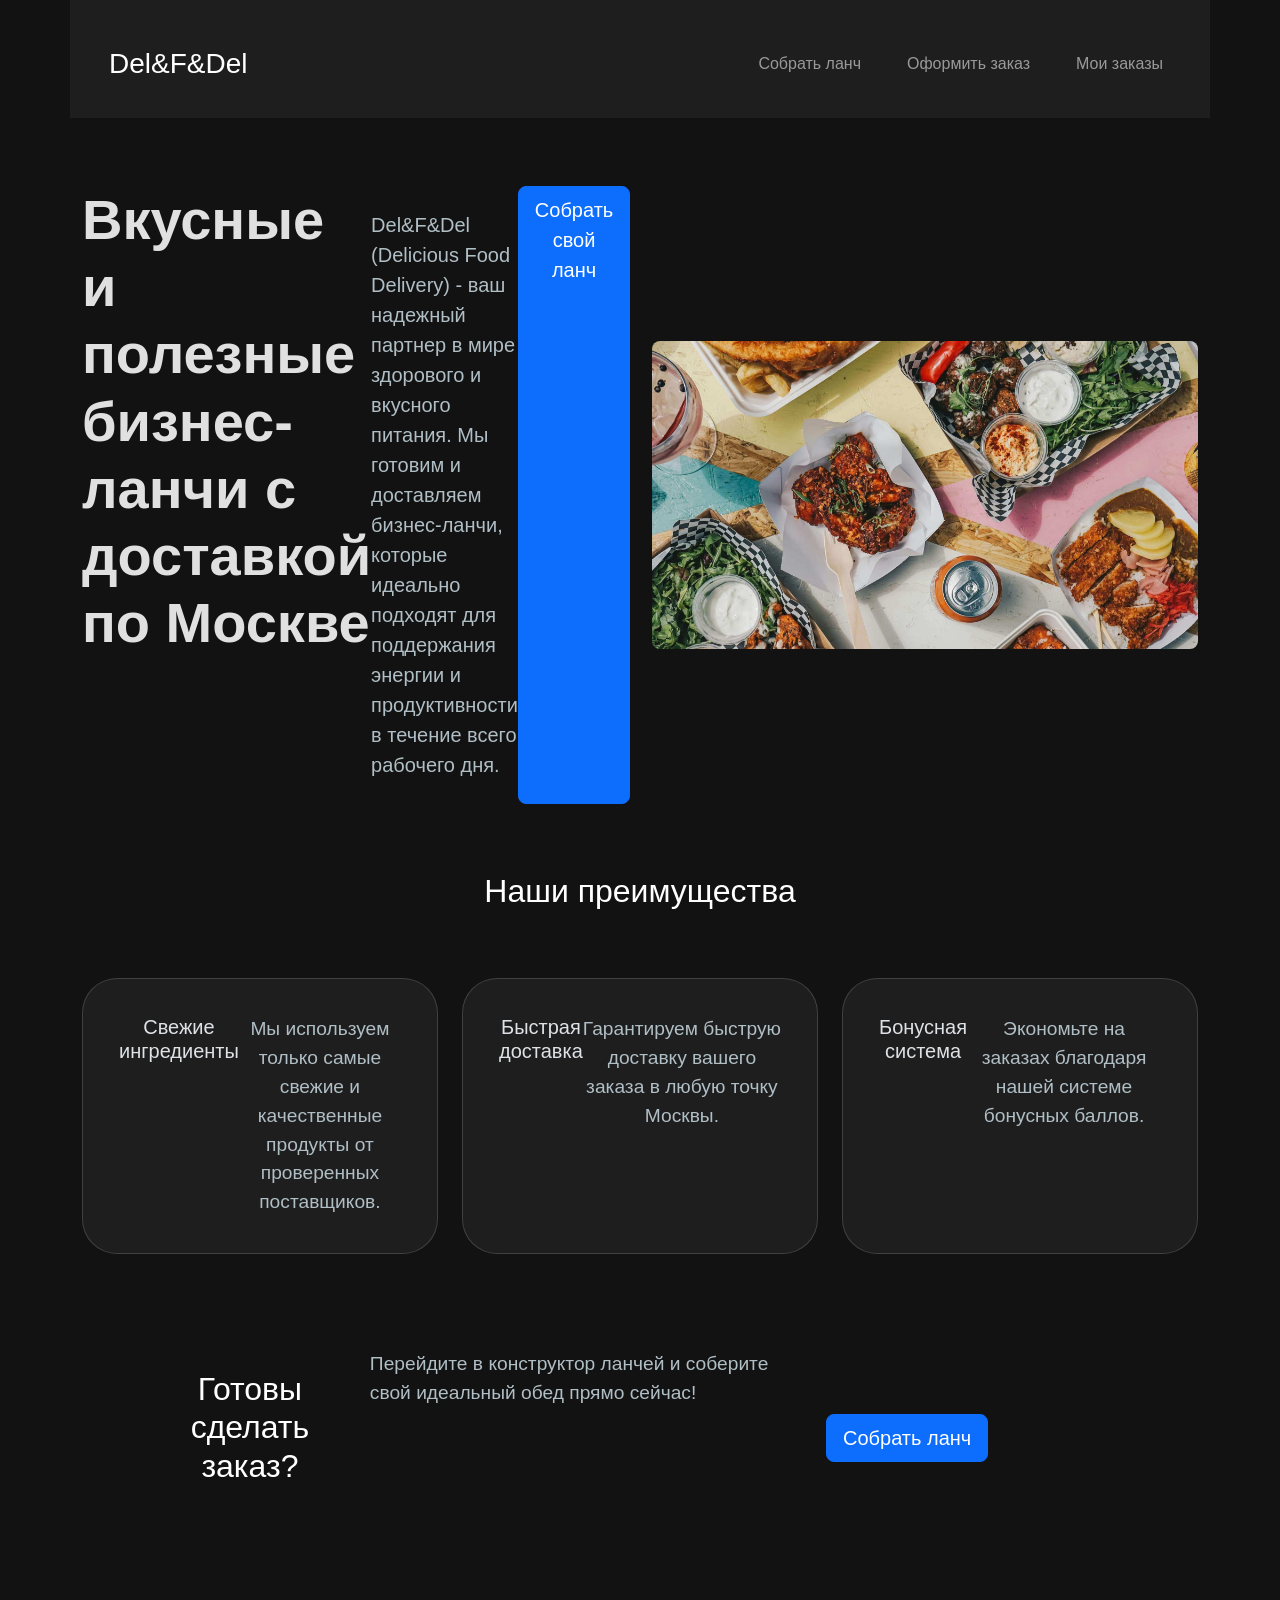
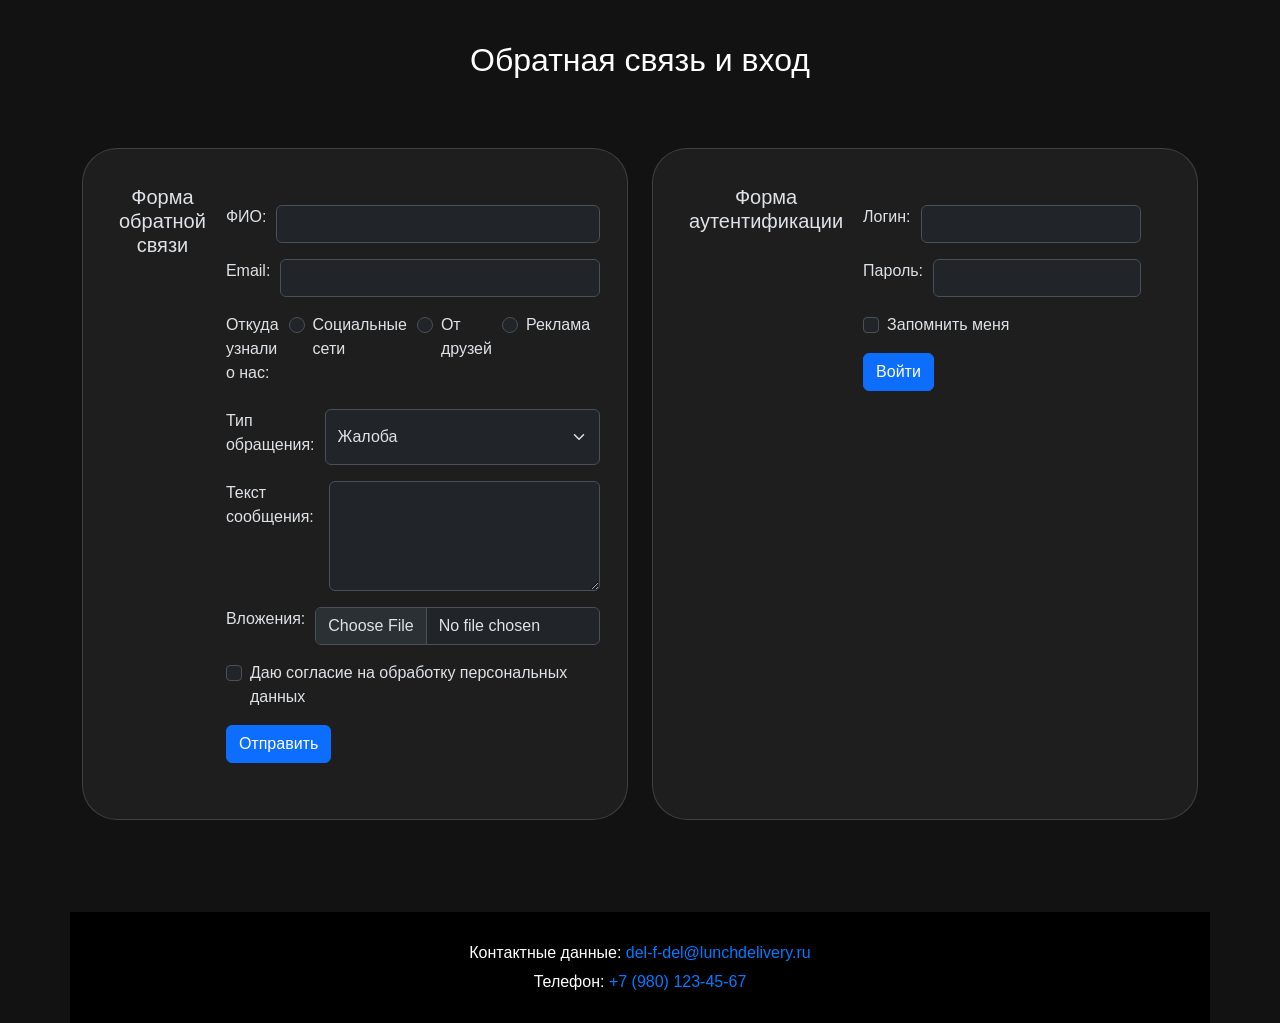
==== commit 316ce2c0: "Update index.html" ====
--- a/index.html
+++ b/index.html
@@ -1,183 +1,308 @@
 <!DOCTYPE html>
-<html lang="ru">
+<html lang="ru" data-bs-theme="dark">
 	<head>
 		<meta charset="UTF-8" />
 		<meta name="viewport" content="width=device-width, initial-scale=1.0" />
-		<title>Del&F&Del</title>
+		<title>Del&F&Del - Доставка бизнес-ланчей</title>
+		<link
+			href="https://cdn.jsdelivr.net/npm/bootstrap@5.3.3/dist/css/bootstrap.min.css"
+			rel="stylesheet"
+			integrity="sha384-QWTKZyjpPEjISv5WaRU9OFeRpok6YctnYmDr5pNlyT2bRjXh0JMhjY6hW+ALEwIH"
+			crossorigin="anonymous"
+		/>
 		<link rel="stylesheet" href="styles.css" />
-		<link rel="stylesheet" href="print.css" />
-		<link
-			href="https://fonts.googleapis.com/css2?family=Roboto"
-			rel="stylesheet"
-		/>
 	</head>
 	<body>
-		<header>
-			<h1>Del&F&Del</h1>
-			<nav>
-				<a href="index.html">Главная</a>
-				<a href="menu.html">Собрать ланч</a>
-				<a href="order.html">Оформить заказ</a>
-				<a href="orders.html">Мои заказы</a>
-				<a href="#about">О нас</a>
-				<a href="#footer">Контакты</a>
+		<header class="container">
+			<nav class="navbar navbar-expand-lg navbar-dark">
+				<div class="container-fluid">
+					<a class="navbar-brand fs-3" href="index.html">Del&F&Del</a>
+					<button
+						class="navbar-toggler"
+						type="button"
+						data-bs-toggle="collapse"
+						data-bs-target="#navbarNav"
+						aria-controls="navbarNav"
+						aria-expanded="false"
+						aria-label="Toggle navigation"
+					>
+						<span class="navbar-toggler-icon"></span>
+					</button>
+					<div class="collapse navbar-collapse" id="navbarNav">
+						<ul class="navbar-nav ms-auto">
+							<li class="nav-item">
+								<a class="nav-link" href="menu.html">Собрать ланч</a>
+							</li>
+							<li class="nav-item">
+								<a class="nav-link" href="order.html">Оформить заказ</a>
+							</li>
+							<li class="nav-item">
+								<a class="nav-link" href="orders.html">Мои заказы</a>
+							</li>
+						</ul>
+					</div>
+				</div>
 			</nav>
 		</header>
-		<main>
-			<section>
-				<h2>О компании</h2>
-				<div>
-					<img src="images/lunch.jpg" alt="Бизнес-ланч" />
-					<img src="images/lunch2.jpg" alt="Бизнес-ланч2" />
-				</div>
-				<p>
-					Del&F&Del (Delicious Food Delivery) - компания доставляющая вкусные и
-					полезные бизнес-ланчи в Москве. Наши блюда подходят для активного
-					образа жизни и помогают поддерживать энергию на протяжении всего дня.
-				</p>
+
+		<main class="container">
+			<!-- Hero Section -->
+			<section id="hero" class="row align-items-center my-5">
+				<div class="col-lg-6">
+					<h1 class="display-4 fw-bold">
+						Вкусные и полезные бизнес-ланчи с доставкой по Москве
+					</h1>
+					<p class="lead my-4">
+						Del&F&Del (Delicious Food Delivery) - ваш надежный партнер в мире
+						здорового и вкусного питания. Мы готовим и доставляем бизнес-ланчи,
+						которые идеально подходят для поддержания энергии и продуктивности в
+						течение всего рабочего дня.
+					</p>
+					<a href="menu.html" class="btn btn-primary btn-lg"
+						>Собрать свой ланч</a
+					>
+				</div>
+				<div class="col-lg-6">
+					<img
+						src="images/lunch.jpg"
+						class="img-fluid rounded-3"
+						alt="Бизнес-ланч"
+					/>
+				</div>
 			</section>
-			<section>
-				<h2>Преимущества</h2>
-				<ul>
-					<li>Самые свежие и полезные ингредиенты от лучших поставщиков</li>
-					<li>Самая быстрая доставка по всей Москве</li>
-					<li>
-						Мы используем систему бонусных баллов, благодаря которой вы можете
-						экономить на ваших заказах
-					</li>
-				</ul>
+
+			<!-- Features Section -->
+			<section id="features" class="my-5">
+				<h2 class="text-center mb-5">Наши преимущества</h2>
+				<div class="row text-center">
+					<div class="col-md-4">
+						<div class="card h-100">
+							<div class="card-body">
+								<h5 class="card-title">Свежие ингредиенты</h5>
+								<p class="card-text">
+									Мы используем только самые свежие и качественные продукты от
+									проверенных поставщиков.
+								</p>
+							</div>
+						</div>
+					</div>
+					<div class="col-md-4">
+						<div class="card h-100">
+							<div class="card-body">
+								<h5 class="card-title">Быстрая доставка</h5>
+								<p class="card-text">
+									Гарантируем быструю доставку вашего заказа в любую точку
+									Москвы.
+								</p>
+							</div>
+						</div>
+					</div>
+					<div class="col-md-4">
+						<div class="card h-100">
+							<div class="card-body">
+								<h5 class="card-title">Бонусная система</h5>
+								<p class="card-text">
+									Экономьте на заказах благодаря нашей системе бонусных баллов.
+								</p>
+							</div>
+						</div>
+					</div>
+				</div>
 			</section>
-			<section id="about">
-				<h2>Самые популярные блюда</h2>
-				<table>
-					<tr>
-						<th>Блюдо</th>
-						<th>Описание</th>
-					</tr>
-					<tr>
-						<td>Салат "Цезарь"</td>
-						<td>Свежий салат с курицей, сыром и соусом "Цезарь"</td>
-					</tr>
-					<tr>
-						<td>Суп "Борщ"</td>
-						<td>Традиционный суп с мясом и овощами</td>
-					</tr>
-					<tr>
-						<td>Стейк из говядины</td>
-						<td>Сочный стейк с приправой и гарниром</td>
-					</tr>
-					<tr>
-						<td>Рис с овощами</td>
-						<td>Ароматный рис с овощами и специями</td>
-					</tr>
-					<tr>
-						<td>Фруктовый салат</td>
-						<td>Свежие фрукты с медом и орехами</td>
-					</tr>
-				</table>
+
+			<!-- CTA Section -->
+			<section id="cta" class="my-5 p-5 rounded-3 text-light">
+				<div class="row align-items-center">
+					<div class="col-md-8">
+						<h2>Готовы сделать заказ?</h2>
+						<p>
+							Перейдите в конструктор ланчей и соберите свой идеальный обед
+							прямо сейчас!
+						</p>
+					</div>
+					<div class="col-md-4 text-md-end">
+						<a href="menu.html" class="btn btn-primary btn-lg">Собрать ланч</a>
+					</div>
+				</div>
 			</section>
-			<section class="forms-container">
-				<div class="forms-wrapper">
-					<div class="card form-block">
-						<form
-							action="https://httpbin.org/post"
-							method="post"
-							enctype="multipart/form-data"
-							class="feedback-form"
-						>
-							<p>Форма обратной связи</p>
-							<div>
-								<label for="name">ФИО:</label>
-								<input type="text" id="name" name="name" required />
-							</div>
-
-							<div>
-								<label for="email">Email:</label>
-								<input type="email" id="email" name="email" required />
-							</div>
-
-							<div>
-								<label>Откуда узнали о нас:</label>
-								<input
-									type="radio"
-									id="social"
-									name="source"
-									value="social"
-									required
-								/>
-								<label for="social">Социальные сети</label>
-								<input
-									type="radio"
-									id="friends"
-									name="source"
-									value="friends"
-								/>
-								<label for="friends">От друзей</label>
-								<input type="radio" id="ads" name="source" value="ads" />
-								<label for="ads">Реклама</label>
-							</div>
-
-							<div>
-								<label for="type">Тип обращения:</label>
-								<select id="type" name="type" required>
-									<option value="complaint">Жалоба</option>
-									<option value="suggestion">Предложение</option>
-								</select>
-							</div>
-
-							<div>
-								<label for="message">Текст сообщения:</label>
-								<textarea
-									id="message"
-									name="message"
-									rows="4"
-									cols="50"
-									required
-								></textarea>
-							</div>
-
-							<div>
-								<label for="attachment">Вложения:</label>
-								<input type="file" id="attachment" name="attachment" />
-							</div>
-
-							<div>
-								<input type="checkbox" id="agree" name="agree" required />
-								<label for="agree"
-									>Даю согласие на обработку персональных данных</label
+
+			<!-- Contact Section -->
+			<section id="contact" class="my-5">
+				<h2 class="text-center mb-5">Обратная связь и вход</h2>
+				<div class="row">
+					<div class="col-md-6 mb-4">
+						<div class="card form-block">
+							<div class="card-body">
+								<h5 class="card-title text-center">Форма обратной связи</h5>
+								<form
+									action="https://httpbin.org/post"
+									method="post"
+									enctype="multipart/form-data"
+									class="feedback-form"
 								>
-							</div>
-
-							<input type="submit" value="Отправить" />
-						</form>
-					</div>
-					<div class="card form-block">
-						<form
-							action="https://httpbin.org/post"
-							method="post"
-							class="auth-form"
-						>
-							<p>Форма аутентификации</p>
-							<div>
-								<label for="login">Логин:</label>
-								<input type="text" id="login" name="login" required />
-							</div>
-							<div>
-								<label for="password">Пароль:</label>
-								<input type="password" id="password" name="password" required />
-							</div>
-							<div>
-								<input type="checkbox" id="remember" name="remember" />
-								<label for="remember">Запомнить меня</label>
-							</div>
-
-							<input type="submit" value="Войти" />
-						</form>
+									<div class="mb-3">
+										<label for="name" class="form-label">ФИО:</label>
+										<input
+											type="text"
+											id="name"
+											name="name"
+											class="form-control"
+											required
+										/>
+									</div>
+
+									<div class="mb-3">
+										<label for="email" class="form-label">Email:</label>
+										<input
+											type="email"
+											id="email"
+											name="email"
+											class="form-control"
+											required
+										/>
+									</div>
+
+									<div class="mb-3">
+										<label class="form-label">Откуда узнали о нас:</label>
+										<div class="form-check">
+											<input
+												type="radio"
+												id="social"
+												name="source"
+												value="social"
+												class="form-check-input"
+												required
+											/>
+											<label for="social" class="form-check-label"
+												>Социальные сети</label
+											>
+										</div>
+										<div class="form-check">
+											<input
+												type="radio"
+												id="friends"
+												name="source"
+												value="friends"
+												class="form-check-input"
+											/>
+											<label for="friends" class="form-check-label"
+												>От друзей</label
+											>
+										</div>
+										<div class="form-check">
+											<input
+												type="radio"
+												id="ads"
+												name="source"
+												value="ads"
+												class="form-check-input"
+											/>
+											<label for="ads" class="form-check-label">Реклама</label>
+										</div>
+									</div>
+
+									<div class="mb-3">
+										<label for="type" class="form-label">Тип обращения:</label>
+										<select id="type" name="type" class="form-select" required>
+											<option value="complaint">Жалоба</option>
+											<option value="suggestion">Предложение</option>
+										</select>
+									</div>
+
+									<div class="mb-3">
+										<label for="message" class="form-label"
+											>Текст сообщения:</label
+										>
+										<textarea
+											id="message"
+											name="message"
+											rows="4"
+											class="form-control"
+											required
+										></textarea>
+									</div>
+
+									<div class="mb-3">
+										<label for="attachment" class="form-label">Вложения:</label>
+										<input
+											type="file"
+											id="attachment"
+											name="attachment"
+											class="form-control"
+										/>
+									</div>
+
+									<div class="form-check mb-3">
+										<input
+											type="checkbox"
+											id="agree"
+											name="agree"
+											class="form-check-input"
+											required
+										/>
+										<label for="agree" class="form-check-label"
+											>Даю согласие на обработку персональных данных</label
+										>
+									</div>
+
+									<button type="submit" class="btn btn-primary">
+										Отправить
+									</button>
+								</form>
+							</div>
+						</div>
+					</div>
+					<div class="col-md-6 mb-4">
+						<div class="card form-block">
+							<div class="card-body">
+								<h5 class="card-title text-center">Форма аутентификации</h5>
+								<form
+									action="https://httpbin.org/post"
+									method="post"
+									class="auth-form"
+								>
+									<div class="mb-3">
+										<label for="login" class="form-label">Логин:</label>
+										<input
+											type="text"
+											id="login"
+											name="login"
+											class="form-control"
+											required
+										/>
+									</div>
+									<div class="mb-3">
+										<label for="password" class="form-label">Пароль:</label>
+										<input
+											type="password"
+											id="password"
+											name="password"
+											class="form-control"
+											required
+										/>
+									</div>
+									<div class="form-check mb-3">
+										<input
+											type="checkbox"
+											id="remember"
+											name="remember"
+											class="form-check-input"
+										/>
+										<label for="remember" class="form-check-label"
+											>Запомнить меня</label
+										>
+									</div>
+
+									<button type="submit" class="btn btn-primary">Войти</button>
+								</form>
+							</div>
+						</div>
 					</div>
 				</div>
 			</section>
 		</main>
-		<footer id="footer">
+
+		<footer class="container text-center py-4">
 			<p>
 				Контактные данные:
 				<a href="mailto:del-f-del@lunchdelivery.ru"
@@ -186,5 +311,11 @@
 			</p>
 			<p>Телефон: <a href="tel:+79801234567">+7 (980) 123-45-67</a></p>
 		</footer>
+
+		<script
+			src="https://cdn.jsdelivr.net/npm/bootstrap@5.3.3/dist/js/bootstrap.bundle.min.js"
+			integrity="sha384-YvpcrYf0tY3lHB60NNkmXc5s9fDVZLESaAA55NDzOxhy9GkcIdslK1eN7N6jIeHz"
+			crossorigin="anonymous"
+		></script>
 	</body>
 </html>
--- a/styles.css
+++ b/styles.css
@@ -631,3 +631,177 @@
 .auth-form label {
 	margin-right: 10px;
 }
+
+/* Стили для страницы "Мои заказы" */
+.orders-table {
+	width: 100%;
+	border-collapse: collapse;
+	margin-top: 20px;
+}
+
+.orders-table th,
+.orders-table td {
+	border: 1px solid #444;
+	padding: 15px;
+	text-align: left;
+	vertical-align: middle;
+}
+
+.orders-table th {
+	background-color: #1e1e1e;
+	font-size: 1.1em;
+	color: #ffffff;
+}
+
+.orders-table td {
+	color: #b0bec5;
+}
+
+.order-actions {
+	display: flex;
+	gap: 10px;
+	justify-content: center;
+}
+
+.action-btn {
+	background: none;
+	border: none;
+	cursor: pointer;
+	color: #bb86fc;
+	font-size: 1.5em;
+	padding: 5px;
+	transition: color 0.3s ease;
+}
+
+.action-btn:hover {
+	color: #9543f9;
+}
+
+/* Стили для модальных окон */
+.modal-backdrop {
+	position: fixed;
+	top: 0;
+	left: 0;
+	width: 100%;
+	height: 100%;
+	background-color: rgba(0, 0, 0, 0.7);
+	z-index: 1001;
+}
+
+.modal {
+	position: fixed;
+	top: 50%;
+	left: 50%;
+	transform: translate(-50%, -50%);
+	background-color: #1e1e1e;
+	padding: 30px;
+	border-radius: 15px;
+	z-index: 1002;
+	width: 90%;
+	max-width: 600px;
+	box-shadow: 0 5px 15px rgba(0, 0, 0, 0.5);
+}
+
+.modal-content {
+	color: #e0e0e0;
+}
+
+.modal h2 {
+	margin-top: 0;
+	color: #ffffff;
+	text-align: center;
+}
+
+.close-button {
+	position: absolute;
+	top: 15px;
+	right: 15px;
+	font-size: 2em;
+	color: #aaa;
+	cursor: pointer;
+	transition: color 0.3s ease;
+}
+
+.close-button:hover {
+	color: #ffffff;
+}
+
+.modal-footer {
+	margin-top: 20px;
+	display: flex;
+	justify-content: flex-end;
+	gap: 10px;
+}
+
+.modal-button {
+	background-color: #bb86fc;
+	color: #ffffff;
+	border: none;
+	padding: 10px 20px;
+	border-radius: 10px;
+	cursor: pointer;
+	font-size: 1em;
+	transition: background-color 0.3s ease;
+}
+
+.modal-button:hover {
+	background-color: #9543f9;
+}
+
+.modal-button.cancel {
+	background-color: #444;
+}
+
+.modal-button.cancel:hover {
+	background-color: #555;
+}
+
+.modal-button.delete {
+	background-color: #f44336;
+}
+
+.modal-button.delete:hover {
+	background-color: #d32f2f;
+}
+
+#edit-form div {
+	margin-bottom: 15px;
+}
+
+#edit-form label {
+	display: block;
+	margin-bottom: 5px;
+	color: #b0bec5;
+}
+
+#edit-form input,
+#edit-form select {
+	width: 100%;
+	padding: 10px;
+	box-sizing: border-box;
+	background-color: #333;
+	border: 1px solid #555;
+	color: #e0e0e0;
+	border-radius: 5px;
+}
+
+/* Стили для уведомлений */
+.alert {
+	position: fixed;
+	top: 20px;
+	right: 20px;
+	padding: 15px 20px;
+	border-radius: 10px;
+	color: #ffffff;
+	font-size: 1.1em;
+	z-index: 2000;
+	box-shadow: 0 2px 10px rgba(0, 0, 0, 0.3);
+}
+
+.alert.success {
+	background-color: #4caf50;
+}
+
+.alert.error {
+	background-color: #f44336;
+}
